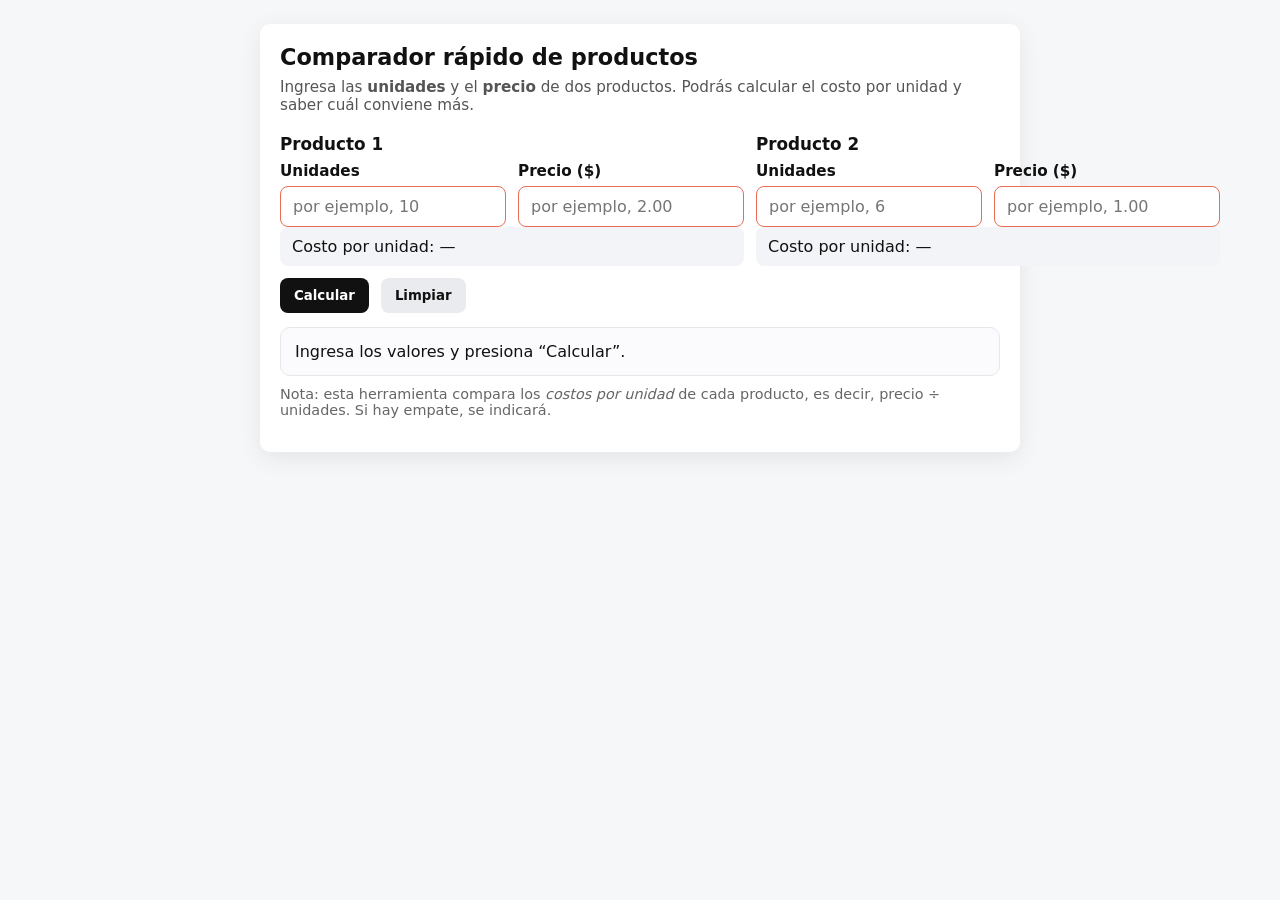
==== index.html @ b4bd6ed8 "Update index.html" ====
<!DOCTYPE html>
<html lang="es">
<head>
  <link rel="manifest" href="manifest.json">
  <meta name="theme-color" content="#ffffff">
  <meta charset="utf-8" />
  <meta name="viewport" content="width=device-width, initial-scale=1" />
  <title>¿Cuál conviene?</title>
  <style>
    :root { --gap: 12px; --radius: 10px; --shadow: 0 6px 24px rgba(0,0,0,.08); }
    * { box-sizing: border-box; font-family: system-ui, -apple-system, Segoe UI, Roboto, Ubuntu, Cantarell, "Helvetica Neue", Arial, "Noto Sans", "Apple Color Emoji", "Segoe UI Emoji"; }
    body { margin: 0; padding: 24px; background: #f6f7f9; color: #111; }
    .card { max-width: 760px; margin: 0 auto; background: #fff; border-radius: var(--radius); box-shadow: var(--shadow); padding: 20px; }
    h1 { margin: 0 0 8px; font-size: 1.4rem; }
    p.helper { margin: 0 0 16px; color: #555; font-size: .95rem; }
    .grid { display: grid; grid-template-columns: repeat(2, 1fr); gap: var(--gap); }
    .field { display: grid; gap: 6px; }
    label { font-weight: 600; font-size: .95rem; }
    input { padding: 10px 12px; border: 1px solid #dcdfe4; border-radius: 8px; font-size: 1rem; }
    input:invalid { border-color: #e76e55; outline: none; }
    .row { display: grid; grid-template-columns: 1fr 1fr; gap: var(--gap); }
    .unit { background: #f3f4f7; border-radius: 8px; padding: 10px 12px; font-variant-numeric: tabular-nums; }
    .actions { display: flex; gap: var(--gap); margin-top: 12px; flex-wrap: wrap; }
    button { padding: 10px 14px; border-radius: 8px; border: 0; background: #111; color: #fff; cursor: pointer; font-weight: 600; }
    button.secondary { background: #e9ebef; color: #111; }
    .result { margin-top: 14px; padding: 14px; border: 1px solid #e5e7eb; border-radius: 10px; background: #fbfbfd; }
    .best { font-weight: 700; }
    .muted { color: #666; }
    .ok { color: #0e7a3e; }
    .warn { color: #b54708; }
    @media (max-width: 720px) {
      .grid, .row { grid-template-columns: 1fr; }
    }
  </style>
</head>
<body>
  <div class="card">
    <h1>Comparador rápido de productos</h1>
    <p class="helper">Ingresa las <strong>unidades</strong> y el <strong>precio</strong> de dos productos. Podrás calcular el costo por unidad y saber cuál conviene más.</p>

    <div class="grid" role="group" aria-labelledby="prod1">
      <div>
        <h2 id="prod1" style="font-size:1.05rem;margin:4px 0 8px;">Producto 1</h2>
        <div class="row">
          <div class="field">
            <label for="u1">Unidades</label>
            <input id="u1" type="number" inputmode="decimal" min="0.000001" step="0.000001" placeholder="por ejemplo, 10" required />
          </div>
          <div class="field">
            <label for="p1">Precio ($)</label>
            <input id="p1" type="number" inputmode="decimal" min="0" step="0.01" placeholder="por ejemplo, 2.00" required />
          </div>
        </div>
        <div class="unit" id="uprice1">Costo por unidad: —</div>
      </div>

      <div>
        <h2 id="prod2" style="font-size:1.05rem;margin:4px 0 8px;">Producto 2</h2>
        <div class="row">
          <div class="field">
            <label for="u2">Unidades</label>
            <input id="u2" type="number" inputmode="decimal" min="0.000001" step="0.000001" placeholder="por ejemplo, 6" required />
          </div>
          <div class="field">
            <label for="p2">Precio ($)</label>
            <input id="p2" type="number" inputmode="decimal" min="0" step="0.01" placeholder="por ejemplo, 1.00" required />
          </div>
        </div>
        <div class="unit" id="uprice2">Costo por unidad: —</div>
      </div>
    </div>

    <div class="actions">
      <button id="calc">Calcular</button>
      <button class="secondary" id="clear">Limpiar</button>
    </div>

    <div class="result" id="result" aria-live="polite">
      Ingresa los valores y presiona “Calcular”.
    </div>

    <p class="muted" style="margin-top:10px;font-size:.9rem;">
      Nota: esta herramienta compara los <em>costos por unidad</em> de cada producto, es decir, precio ÷ unidades. Si hay empate, se indicará.
    </p>
  </div>

  <script>
    const $ = (id) => document.getElementById(id);
    const fmt = new Intl.NumberFormat('es-ES', { minimumFractionDigits: 2, maximumFractionDigits: 6 });

    function unitPrice(price, units) {
      if (!isFinite(price) || !isFinite(units) || units <= 0) return NaN;
      return price / units;
    }

    function render() {
      const u1 = parseFloat($('u1').value);
      const p1 = parseFloat($('p1').value);
      const u2 = parseFloat($('u2').value);
      const p2 = parseFloat($('p2').value);

      const up1 = unitPrice(p1, u1);
      const up2 = unitPrice(p2, u2);

      $('uprice1').textContent = isFinite(up1) ? `Costo por unidad: $ ${fmt.format(up1)}` : 'Costo por unidad: —';
      $('uprice2').textContent = isFinite(up2) ? `Costo por unidad: $ ${fmt.format(up2)}` : 'Costo por unidad: —';

      const res = $('result');

      if (!isFinite(up1) || !isFinite(up2)) {
        res.innerHTML = 'Ingresa valores válidos. Las unidades deben ser &gt; 0. El precio puede ser 0 o mayor.';
        res.className = 'result warn';
        return;
      }

      // Tolerancia para empates por redondeo
      const eps = 1e-9;
      if (Math.abs(up1 - up2) <= eps) {
        res.innerHTML = `Empate. Ambos productos cuestan <strong>$ ${fmt.format(up1)}</strong> por unidad.`;
        res.className = 'result';
      } else if (up1 < up2) {
        const ahorro = ((up2 - up1) / up2) * 100;
        res.innerHTML = `<span class="best ok">Te conviene el producto 1.</span> El ahorro aproximado es de <strong>${fmt.format(ahorro)}%</strong> por unidad.`;
        res.className = 'result ok';
      } else {
        const ahorro = ((up1 - up2) / up1) * 100;
        res.innerHTML = `<span class="best ok">Te conviene el producto 2.</span> El ahorro aproximado es de <strong>${fmt.format(ahorro)}%</strong> por unidad.`;
        res.className = 'result ok';
      }
    }

    $('calc').addEventListener('click', render);
    ['u1','p1','u2','p2'].forEach(id => $(id).addEventListener('input', () => {
      // cálculo en vivo sin molestar si faltan datos
      const filled = ['u1','p1','u2','p2'].every(i => $(i).value !== '');
      if (filled) render();
    }));

    $('clear').addEventListener('click', () => {
      ['u1','p1','u2','p2'].forEach(id => $(id).value = '');
      $('uprice1').textContent = 'Costo por unidad: —';
      $('uprice2').textContent = 'Costo por unidad: —';
      $('result').className = 'result';
      $('result').textContent = 'Ingresa los valores y presiona “Calcular”.';
      $('u1').focus();
    });
  </script>
</body>
</html>
<script>
if ('serviceWorker' in navigator) {
  navigator.serviceWorker.register('./sw.js');
}
</script>
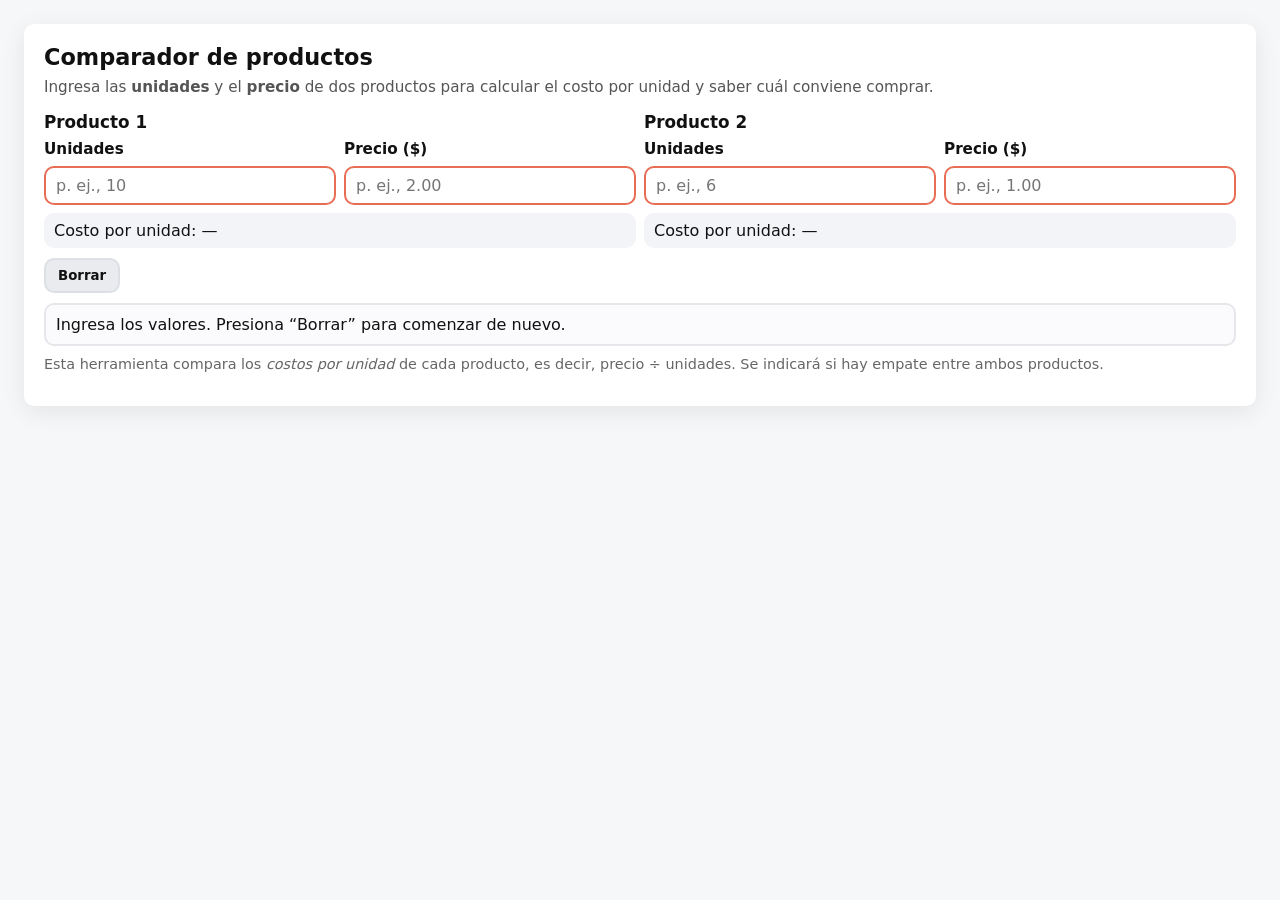
==== commit 0fd70b2b: "Update index.html" ====
--- a/index.html
+++ b/index.html
@@ -5,38 +5,43 @@
   <meta name="theme-color" content="#ffffff">
   <meta charset="utf-8" />
   <meta name="viewport" content="width=device-width, initial-scale=1" />
-  <title>¿Cuál conviene?</title>
+  <title>Comparador de productos</title>
   <style>
-    :root { --gap: 12px; --radius: 10px; --shadow: 0 6px 24px rgba(0,0,0,.08); }
+    :root { --gap: 8px; --radius: 10px; --shadow: 0 6px 24px rgba(0,0,0,.08); }
     * { box-sizing: border-box; font-family: system-ui, -apple-system, Segoe UI, Roboto, Ubuntu, Cantarell, "Helvetica Neue", Arial, "Noto Sans", "Apple Color Emoji", "Segoe UI Emoji"; }
     body { margin: 0; padding: 24px; background: #f6f7f9; color: #111; }
-    .card { max-width: 760px; margin: 0 auto; background: #fff; border-radius: var(--radius); box-shadow: var(--shadow); padding: 20px; }
+    .card { max-width: var(device-width); margin: 0 auto; background: #fff; border-radius: var(--radius); box-shadow: var(--shadow); padding: 20px; overflow-wrap: break-word; }
     h1 { margin: 0 0 8px; font-size: 1.4rem; }
-    p.helper { margin: 0 0 16px; color: #555; font-size: .95rem; }
+    p.helper { margin: 0 0 12px; color: #555; font-size: .95rem; }
     .grid { display: grid; grid-template-columns: repeat(2, 1fr); gap: var(--gap); }
-    .field { display: grid; gap: 6px; }
+    .field { display: grid; gap: 8px; min-width: 0; }
     label { font-weight: 600; font-size: .95rem; }
-    input { padding: 10px 12px; border: 1px solid #dcdfe4; border-radius: 8px; font-size: 1rem; }
+    input { padding: 8px 10px; border: 2px solid #dcdfe4; border-radius: 10px; font-size: 1rem; min-width: 0; width: 100%; }
     input:invalid { border-color: #e76e55; outline: none; }
-    .row { display: grid; grid-template-columns: 1fr 1fr; gap: var(--gap); }
-    .unit { background: #f3f4f7; border-radius: 8px; padding: 10px 12px; font-variant-numeric: tabular-nums; }
-    .actions { display: flex; gap: var(--gap); margin-top: 12px; flex-wrap: wrap; }
-    button { padding: 10px 14px; border-radius: 8px; border: 0; background: #111; color: #fff; cursor: pointer; font-weight: 600; }
+    .row { display: flex; flex-wrap: wrap; gap: var(--gap); min-width: 0; }
+    .row .field { flex: 1 1 150px; min-width: min(150px, 100%); }
+    .unit { background: #f3f4f7; margin-top: 8px; border-radius: 10px; padding: 8px 10px; font-variant-numeric: tabular-nums; min-width: 0; overflow-wrap: break-word; }
+    .actions { display: flex; gap: var(--gap); margin-top: 10px; flex-wrap: wrap; }
+    button { padding: 8px 12px; border-radius: 10px; border: 2px solid #dcdfe4; background: #111; color: #fff; cursor: pointer; font-weight: 600; }
     button.secondary { background: #e9ebef; color: #111; }
-    .result { margin-top: 14px; padding: 14px; border: 1px solid #e5e7eb; border-radius: 10px; background: #fbfbfd; }
+    .result { margin-top: 10px; padding: 10px; border: 2px solid #e5e7eb; border-radius: 10px; background: #fbfbfd; overflow-wrap: break-word; }
     .best { font-weight: 700; }
     .muted { color: #666; }
     .ok { color: #0e7a3e; }
     .warn { color: #b54708; }
-    @media (max-width: 720px) {
-      .grid, .row { grid-template-columns: 1fr; }
+    @media (max-width: 480px) {
+      body { padding: 12px; }
+      .card { padding: 16px; }
+      .row .field { 
+        flex-basis: 100%;
+      }
     }
   </style>
 </head>
 <body>
   <div class="card">
-    <h1>Comparador rápido de productos</h1>
-    <p class="helper">Ingresa las <strong>unidades</strong> y el <strong>precio</strong> de dos productos. Podrás calcular el costo por unidad y saber cuál conviene más.</p>
+    <h1>Comparador de productos</h1>
+    <p class="helper">Ingresa las <strong>unidades</strong> y el <strong>precio</strong> de dos productos para calcular el costo por unidad y saber cuál conviene comprar.</p>
 
     <div class="grid" role="group" aria-labelledby="prod1">
       <div>
@@ -44,26 +49,25 @@
         <div class="row">
           <div class="field">
             <label for="u1">Unidades</label>
-            <input id="u1" type="number" inputmode="decimal" min="0.000001" step="0.000001" placeholder="por ejemplo, 10" required />
+            <input id="u1" type="number" inputmode="decimal" min="0" step="1" placeholder="p. ej., 10" required />
           </div>
           <div class="field">
             <label for="p1">Precio ($)</label>
-            <input id="p1" type="number" inputmode="decimal" min="0" step="0.01" placeholder="por ejemplo, 2.00" required />
+            <input id="p1" type="number" inputmode="decimal" min="0" step="1" placeholder="p. ej., 2.00" required />
           </div>
         </div>
         <div class="unit" id="uprice1">Costo por unidad: —</div>
       </div>
-
       <div>
         <h2 id="prod2" style="font-size:1.05rem;margin:4px 0 8px;">Producto 2</h2>
         <div class="row">
           <div class="field">
             <label for="u2">Unidades</label>
-            <input id="u2" type="number" inputmode="decimal" min="0.000001" step="0.000001" placeholder="por ejemplo, 6" required />
+            <input id="u2" type="number" inputmode="decimal" min="0" step="1" placeholder="p. ej., 6" required />
           </div>
           <div class="field">
             <label for="p2">Precio ($)</label>
-            <input id="p2" type="number" inputmode="decimal" min="0" step="0.01" placeholder="por ejemplo, 1.00" required />
+            <input id="p2" type="number" inputmode="decimal" min="0" step="1" placeholder="p. ej., 1.00" required />
           </div>
         </div>
         <div class="unit" id="uprice2">Costo por unidad: —</div>
@@ -71,16 +75,16 @@
     </div>
 
     <div class="actions">
-      <button id="calc">Calcular</button>
-      <button class="secondary" id="clear">Limpiar</button>
+      <button hidden id="calc">Calcular</button>
+      <button class="secondary" id="clear">Borrar</button>
     </div>
 
     <div class="result" id="result" aria-live="polite">
-      Ingresa los valores y presiona “Calcular”.
+      Ingresa los valores. Presiona “Borrar” para comenzar de nuevo.
     </div>
 
     <p class="muted" style="margin-top:10px;font-size:.9rem;">
-      Nota: esta herramienta compara los <em>costos por unidad</em> de cada producto, es decir, precio ÷ unidades. Si hay empate, se indicará.
+      Esta herramienta compara los <em>costos por unidad</em> de cada producto, es decir, precio ÷ unidades. Se indicará si hay empate entre ambos productos.
     </p>
   </div>
 
@@ -141,7 +145,7 @@
       $('uprice1').textContent = 'Costo por unidad: —';
       $('uprice2').textContent = 'Costo por unidad: —';
       $('result').className = 'result';
-      $('result').textContent = 'Ingresa los valores y presiona “Calcular”.';
+      $('result').textContent = 'Ingresa los valores. Presiona “Borrar” para comenzar de nuevo.';
       $('u1').focus();
     });
   </script>
@@ -152,4 +156,3 @@
   navigator.serviceWorker.register('./sw.js');
 }
 </script>
-
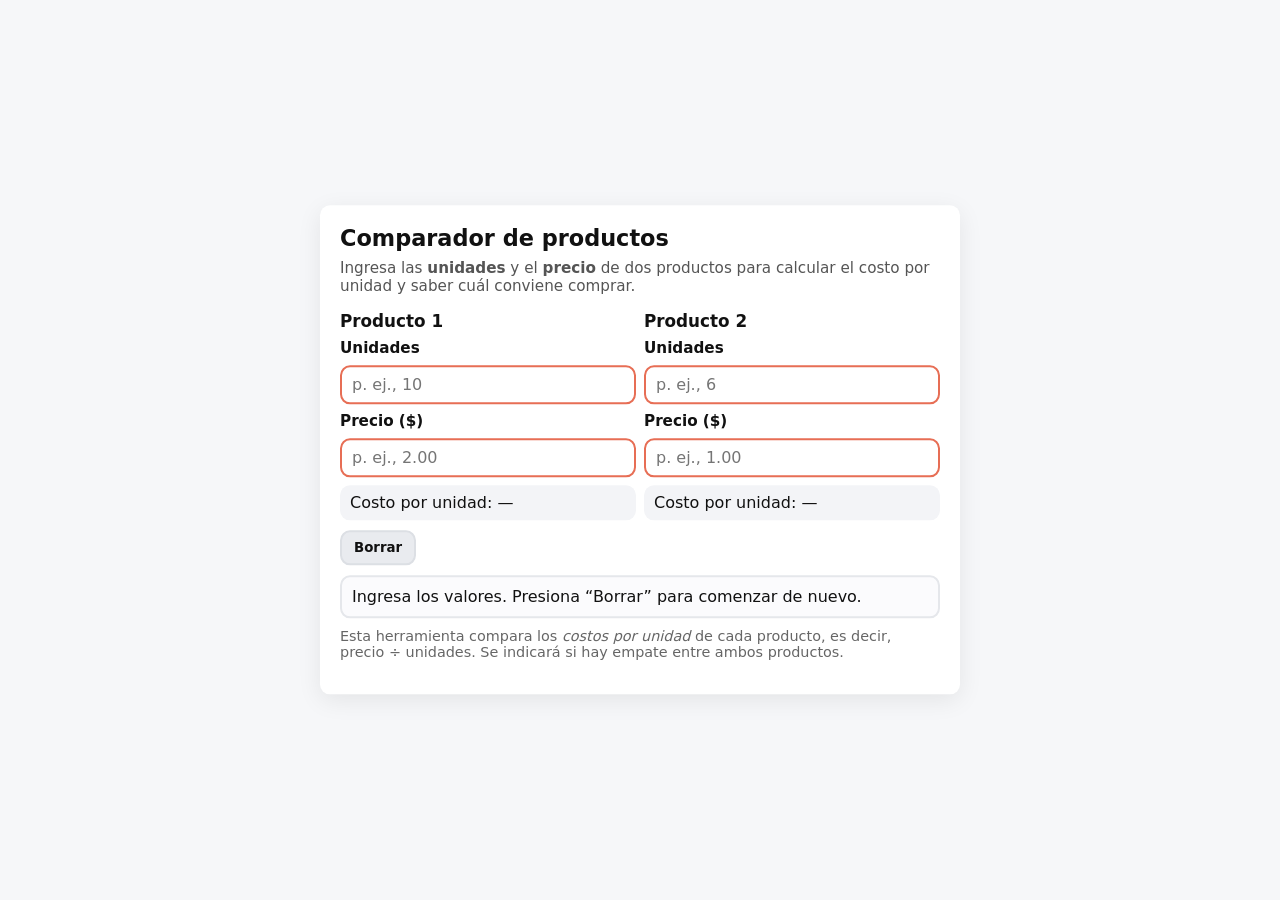
==== commit a6fc8110: "Update index.html" ====
--- a/index.html
+++ b/index.html
@@ -10,6 +10,7 @@
     :root { --gap: 8px; --radius: 10px; --shadow: 0 6px 24px rgba(0,0,0,.08); }
     * { box-sizing: border-box; font-family: system-ui, -apple-system, Segoe UI, Roboto, Ubuntu, Cantarell, "Helvetica Neue", Arial, "Noto Sans", "Apple Color Emoji", "Segoe UI Emoji"; }
     body { margin: 0; padding: 24px; background: #f6f7f9; color: #111; }
+    .center { margin: 0; position: absolute; top: 50%; left: 50%; -ms-transform: translate(-50%, -50%); transform: translate(-50%, -50%); }
     .card { max-width: var(device-width); margin: 0 auto; background: #fff; border-radius: var(--radius); box-shadow: var(--shadow); padding: 20px; overflow-wrap: break-word; }
     h1 { margin: 0 0 8px; font-size: 1.4rem; }
     p.helper { margin: 0 0 12px; color: #555; font-size: .95rem; }
@@ -39,116 +40,118 @@
   </style>
 </head>
 <body>
-  <div class="card">
-    <h1>Comparador de productos</h1>
-    <p class="helper">Ingresa las <strong>unidades</strong> y el <strong>precio</strong> de dos productos para calcular el costo por unidad y saber cuál conviene comprar.</p>
+  <div class="center">
+    <div class="card">
+      <h1>Comparador de productos</h1>
+      <p class="helper">Ingresa las <strong>unidades</strong> y el <strong>precio</strong> de dos productos para calcular el costo por unidad y saber cuál conviene comprar.</p>
 
-    <div class="grid" role="group" aria-labelledby="prod1">
-      <div>
-        <h2 id="prod1" style="font-size:1.05rem;margin:4px 0 8px;">Producto 1</h2>
-        <div class="row">
-          <div class="field">
-            <label for="u1">Unidades</label>
-            <input id="u1" type="number" inputmode="decimal" min="0" step="1" placeholder="p. ej., 10" required />
+      <div class="grid" role="group" aria-labelledby="prod1">
+        <div>
+          <h2 id="prod1" style="font-size:1.05rem;margin:4px 0 8px;">Producto 1</h2>
+          <div class="row">
+            <div class="field">
+              <label for="u1">Unidades</label>
+              <input id="u1" type="number" inputmode="decimal" min="0" step="1" placeholder="p. ej., 10" required />
+            </div>
+            <div class="field">
+              <label for="p1">Precio ($)</label>
+              <input id="p1" type="number" inputmode="decimal" min="0" step="1" placeholder="p. ej., 2.00" required />
+            </div>
           </div>
-          <div class="field">
-            <label for="p1">Precio ($)</label>
-            <input id="p1" type="number" inputmode="decimal" min="0" step="1" placeholder="p. ej., 2.00" required />
+          <div class="unit" id="uprice1">Costo por unidad: —</div>
+        </div>
+        <div>
+          <h2 id="prod2" style="font-size:1.05rem;margin:4px 0 8px;">Producto 2</h2>
+          <div class="row">
+            <div class="field">
+              <label for="u2">Unidades</label>
+              <input id="u2" type="number" inputmode="decimal" min="0" step="1" placeholder="p. ej., 6" required />
+            </div>
+            <div class="field">
+              <label for="p2">Precio ($)</label>
+              <input id="p2" type="number" inputmode="decimal" min="0" step="1" placeholder="p. ej., 1.00" required />
+            </div>
           </div>
+          <div class="unit" id="uprice2">Costo por unidad: —</div>
         </div>
-        <div class="unit" id="uprice1">Costo por unidad: —</div>
       </div>
-      <div>
-        <h2 id="prod2" style="font-size:1.05rem;margin:4px 0 8px;">Producto 2</h2>
-        <div class="row">
-          <div class="field">
-            <label for="u2">Unidades</label>
-            <input id="u2" type="number" inputmode="decimal" min="0" step="1" placeholder="p. ej., 6" required />
-          </div>
-          <div class="field">
-            <label for="p2">Precio ($)</label>
-            <input id="p2" type="number" inputmode="decimal" min="0" step="1" placeholder="p. ej., 1.00" required />
-          </div>
-        </div>
-        <div class="unit" id="uprice2">Costo por unidad: —</div>
+
+      <div class="actions">
+        <button hidden id="calc">Calcular</button>
+        <button class="secondary" id="clear">Borrar</button>
       </div>
+
+      <div class="result" id="result" aria-live="polite">
+        Ingresa los valores. Presiona “Borrar” para comenzar de nuevo.
+      </div>
+
+      <p class="muted" style="margin-top:10px;font-size:.9rem;">
+        Esta herramienta compara los <em>costos por unidad</em> de cada producto, es decir, precio ÷ unidades. Se indicará si hay empate entre ambos productos.
+      </p>
     </div>
 
-    <div class="actions">
-      <button hidden id="calc">Calcular</button>
-      <button class="secondary" id="clear">Borrar</button>
-    </div>
+    <script>
+      const $ = (id) => document.getElementById(id);
+      const fmt = new Intl.NumberFormat('es-ES', { minimumFractionDigits: 2, maximumFractionDigits: 6 });
 
-    <div class="result" id="result" aria-live="polite">
-      Ingresa los valores. Presiona “Borrar” para comenzar de nuevo.
-    </div>
-
-    <p class="muted" style="margin-top:10px;font-size:.9rem;">
-      Esta herramienta compara los <em>costos por unidad</em> de cada producto, es decir, precio ÷ unidades. Se indicará si hay empate entre ambos productos.
-    </p>
-  </div>
-
-  <script>
-    const $ = (id) => document.getElementById(id);
-    const fmt = new Intl.NumberFormat('es-ES', { minimumFractionDigits: 2, maximumFractionDigits: 6 });
-
-    function unitPrice(price, units) {
-      if (!isFinite(price) || !isFinite(units) || units <= 0) return NaN;
-      return price / units;
-    }
-
-    function render() {
-      const u1 = parseFloat($('u1').value);
-      const p1 = parseFloat($('p1').value);
-      const u2 = parseFloat($('u2').value);
-      const p2 = parseFloat($('p2').value);
-
-      const up1 = unitPrice(p1, u1);
-      const up2 = unitPrice(p2, u2);
-
-      $('uprice1').textContent = isFinite(up1) ? `Costo por unidad: $ ${fmt.format(up1)}` : 'Costo por unidad: —';
-      $('uprice2').textContent = isFinite(up2) ? `Costo por unidad: $ ${fmt.format(up2)}` : 'Costo por unidad: —';
-
-      const res = $('result');
-
-      if (!isFinite(up1) || !isFinite(up2)) {
-        res.innerHTML = 'Ingresa valores válidos. Las unidades deben ser &gt; 0. El precio puede ser 0 o mayor.';
-        res.className = 'result warn';
-        return;
+      function unitPrice(price, units) {
+        if (!isFinite(price) || !isFinite(units) || units <= 0) return NaN;
+        return price / units;
       }
 
-      // Tolerancia para empates por redondeo
-      const eps = 1e-9;
-      if (Math.abs(up1 - up2) <= eps) {
-        res.innerHTML = `Empate. Ambos productos cuestan <strong>$ ${fmt.format(up1)}</strong> por unidad.`;
-        res.className = 'result';
-      } else if (up1 < up2) {
-        const ahorro = ((up2 - up1) / up2) * 100;
-        res.innerHTML = `<span class="best ok">Te conviene el producto 1.</span> El ahorro aproximado es de <strong>${fmt.format(ahorro)}%</strong> por unidad.`;
-        res.className = 'result ok';
-      } else {
-        const ahorro = ((up1 - up2) / up1) * 100;
-        res.innerHTML = `<span class="best ok">Te conviene el producto 2.</span> El ahorro aproximado es de <strong>${fmt.format(ahorro)}%</strong> por unidad.`;
-        res.className = 'result ok';
+      function render() {
+        const u1 = parseFloat($('u1').value);
+        const p1 = parseFloat($('p1').value);
+        const u2 = parseFloat($('u2').value);
+        const p2 = parseFloat($('p2').value);
+
+        const up1 = unitPrice(p1, u1);
+        const up2 = unitPrice(p2, u2);
+
+        $('uprice1').textContent = isFinite(up1) ? `Costo por unidad: $ ${fmt.format(up1)}` : 'Costo por unidad: —';
+        $('uprice2').textContent = isFinite(up2) ? `Costo por unidad: $ ${fmt.format(up2)}` : 'Costo por unidad: —';
+
+        const res = $('result');
+
+        if (!isFinite(up1) || !isFinite(up2)) {
+          res.innerHTML = 'Ingresa valores válidos. Las unidades deben ser &gt; 0. El precio puede ser 0 o mayor.';
+          res.className = 'result warn';
+          return;
+        }
+
+        // Tolerancia para empates por redondeo
+        const eps = 1e-9;
+        if (Math.abs(up1 - up2) <= eps) {
+          res.innerHTML = `Empate. Ambos productos cuestan <strong>$ ${fmt.format(up1)}</strong> por unidad.`;
+          res.className = 'result';
+        } else if (up1 < up2) {
+          const ahorro = ((up2 - up1) / up2) * 100;
+          res.innerHTML = `<span class="best ok">Te conviene el producto 1.</span> El ahorro aproximado es de <strong>${fmt.format(ahorro)}%</strong> por unidad.`;
+          res.className = 'result ok';
+        } else {
+          const ahorro = ((up1 - up2) / up1) * 100;
+          res.innerHTML = `<span class="best ok">Te conviene el producto 2.</span> El ahorro aproximado es de <strong>${fmt.format(ahorro)}%</strong> por unidad.`;
+          res.className = 'result ok';
+        }
       }
-    }
 
-    $('calc').addEventListener('click', render);
-    ['u1','p1','u2','p2'].forEach(id => $(id).addEventListener('input', () => {
-      // cálculo en vivo sin molestar si faltan datos
-      const filled = ['u1','p1','u2','p2'].every(i => $(i).value !== '');
-      if (filled) render();
-    }));
+      $('calc').addEventListener('click', render);
+      ['u1','p1','u2','p2'].forEach(id => $(id).addEventListener('input', () => {
+        // cálculo en vivo sin molestar si faltan datos
+        const filled = ['u1','p1','u2','p2'].every(i => $(i).value !== '');
+        if (filled) render();
+      }));
 
-    $('clear').addEventListener('click', () => {
-      ['u1','p1','u2','p2'].forEach(id => $(id).value = '');
-      $('uprice1').textContent = 'Costo por unidad: —';
-      $('uprice2').textContent = 'Costo por unidad: —';
-      $('result').className = 'result';
-      $('result').textContent = 'Ingresa los valores. Presiona “Borrar” para comenzar de nuevo.';
-      $('u1').focus();
-    });
-  </script>
+      $('clear').addEventListener('click', () => {
+        ['u1','p1','u2','p2'].forEach(id => $(id).value = '');
+        $('uprice1').textContent = 'Costo por unidad: —';
+        $('uprice2').textContent = 'Costo por unidad: —';
+        $('result').className = 'result';
+        $('result').textContent = 'Ingresa los valores. Presiona “Borrar” para comenzar de nuevo.';
+        $('u1').focus();
+      });
+    </script>
+ </div>
 </body>
 </html>
 <script>
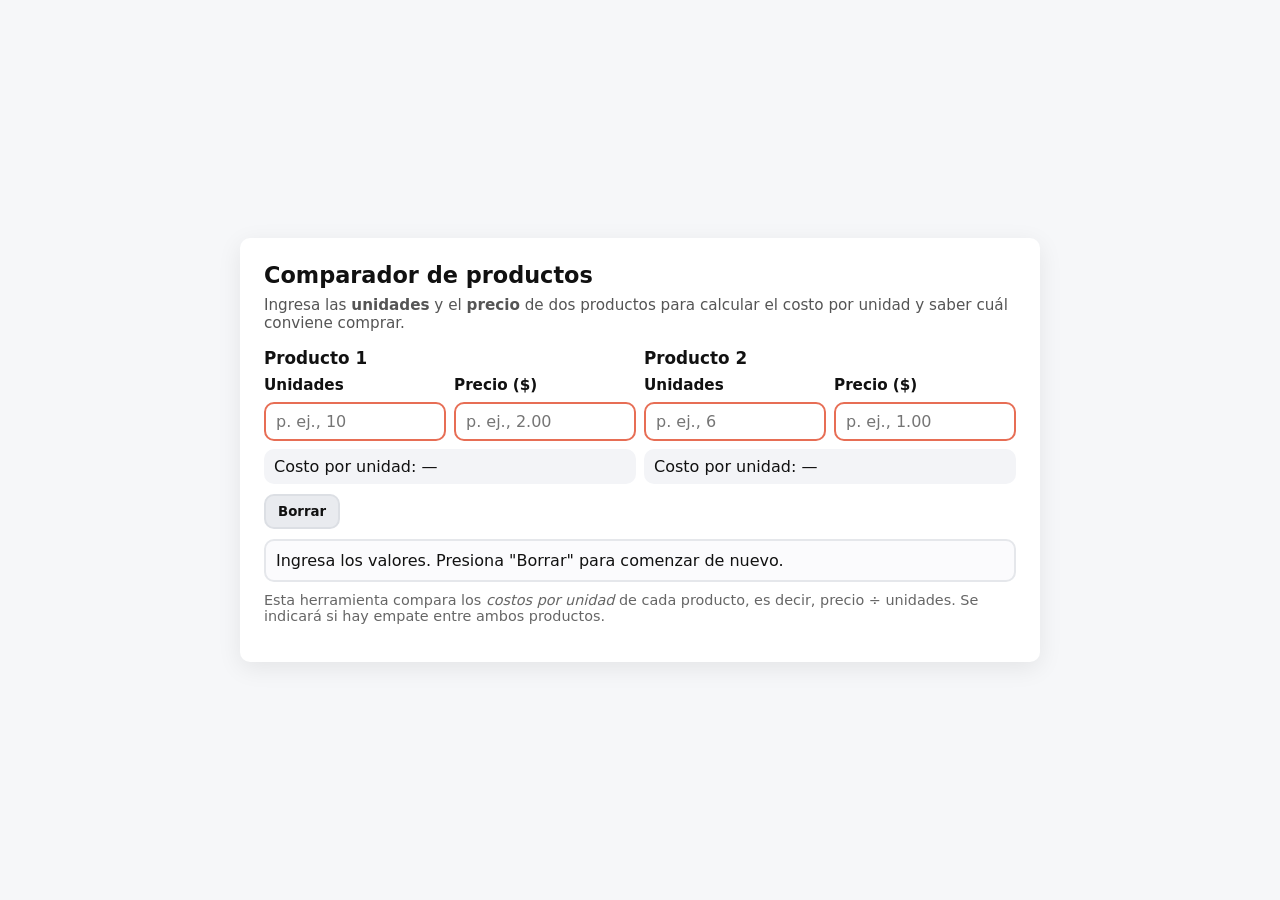
==== commit 81ab4b5d: "Update index.html" ====
--- a/index.html
+++ b/index.html
@@ -9,9 +9,8 @@
   <style>
     :root { --gap: 8px; --radius: 10px; --shadow: 0 6px 24px rgba(0,0,0,.08); }
     * { box-sizing: border-box; font-family: system-ui, -apple-system, Segoe UI, Roboto, Ubuntu, Cantarell, "Helvetica Neue", Arial, "Noto Sans", "Apple Color Emoji", "Segoe UI Emoji"; }
-    body { margin: 0; padding: 24px; background: #f6f7f9; color: #111; }
-    .center { margin: 0; position: absolute; top: 50%; left: 50%; -ms-transform: translate(-50%, -50%); transform: translate(-50%, -50%); }
-    .card { max-width: var(device-width); margin: 0 auto; background: #fff; border-radius: var(--radius); box-shadow: var(--shadow); padding: 20px; overflow-wrap: break-word; }
+    body { margin: 0; padding: 24px; background: #f6f7f9; color: #111; min-height: 100vh; display: flex; align-items: center; justify-content: center; }
+    .card { width: 100%; max-width: 800px; background: #fff; border-radius: var(--radius); box-shadow: var(--shadow); padding: 24px; overflow-wrap: break-word; }
     h1 { margin: 0 0 8px; font-size: 1.4rem; }
     p.helper { margin: 0 0 12px; color: #555; font-size: .95rem; }
     .grid { display: grid; grid-template-columns: repeat(2, 1fr); gap: var(--gap); }
@@ -33,6 +32,7 @@
     @media (max-width: 480px) {
       body { padding: 12px; }
       .card { padding: 16px; }
+      .grid { grid-template-columns: 1fr; }
       .row .field { 
         flex-basis: 100%;
       }
@@ -40,118 +40,116 @@
   </style>
 </head>
 <body>
-  <div class="center">
-    <div class="card">
-      <h1>Comparador de productos</h1>
-      <p class="helper">Ingresa las <strong>unidades</strong> y el <strong>precio</strong> de dos productos para calcular el costo por unidad y saber cuál conviene comprar.</p>
+  <div class="card">
+    <h1>Comparador de productos</h1>
+    <p class="helper">Ingresa las <strong>unidades</strong> y el <strong>precio</strong> de dos productos para calcular el costo por unidad y saber cuál conviene comprar.</p>
 
-      <div class="grid" role="group" aria-labelledby="prod1">
-        <div>
-          <h2 id="prod1" style="font-size:1.05rem;margin:4px 0 8px;">Producto 1</h2>
-          <div class="row">
-            <div class="field">
-              <label for="u1">Unidades</label>
-              <input id="u1" type="number" inputmode="decimal" min="0" step="1" placeholder="p. ej., 10" required />
-            </div>
-            <div class="field">
-              <label for="p1">Precio ($)</label>
-              <input id="p1" type="number" inputmode="decimal" min="0" step="1" placeholder="p. ej., 2.00" required />
-            </div>
+    <div class="grid" role="group" aria-labelledby="prod1">
+      <div>
+        <h2 id="prod1" style="font-size:1.05rem;margin:4px 0 8px;">Producto 1</h2>
+        <div class="row">
+          <div class="field">
+            <label for="u1">Unidades</label>
+            <input id="u1" type="number" inputmode="decimal" min="0" step="0.01" placeholder="p. ej., 10" required />
           </div>
-          <div class="unit" id="uprice1">Costo por unidad: —</div>
+          <div class="field">
+            <label for="p1">Precio ($)</label>
+            <input id="p1" type="number" inputmode="decimal" min="0" step="0.01" placeholder="p. ej., 2.00" required />
+          </div>
         </div>
-        <div>
-          <h2 id="prod2" style="font-size:1.05rem;margin:4px 0 8px;">Producto 2</h2>
-          <div class="row">
-            <div class="field">
-              <label for="u2">Unidades</label>
-              <input id="u2" type="number" inputmode="decimal" min="0" step="1" placeholder="p. ej., 6" required />
-            </div>
-            <div class="field">
-              <label for="p2">Precio ($)</label>
-              <input id="p2" type="number" inputmode="decimal" min="0" step="1" placeholder="p. ej., 1.00" required />
-            </div>
+        <div class="unit" id="uprice1">Costo por unidad: —</div>
+      </div>
+      <div>
+        <h2 id="prod2" style="font-size:1.05rem;margin:4px 0 8px;">Producto 2</h2>
+        <div class="row">
+          <div class="field">
+            <label for="u2">Unidades</label>
+            <input id="u2" type="number" inputmode="decimal" min="0" step="0.01" placeholder="p. ej., 6" required />
           </div>
-          <div class="unit" id="uprice2">Costo por unidad: —</div>
+          <div class="field">
+            <label for="p2">Precio ($)</label>
+            <input id="p2" type="number" inputmode="decimal" min="0" step="0.01" placeholder="p. ej., 1.00" required />
+          </div>
         </div>
+        <div class="unit" id="uprice2">Costo por unidad: —</div>
       </div>
-
-      <div class="actions">
-        <button hidden id="calc">Calcular</button>
-        <button class="secondary" id="clear">Borrar</button>
-      </div>
-
-      <div class="result" id="result" aria-live="polite">
-        Ingresa los valores. Presiona “Borrar” para comenzar de nuevo.
-      </div>
-
-      <p class="muted" style="margin-top:10px;font-size:.9rem;">
-        Esta herramienta compara los <em>costos por unidad</em> de cada producto, es decir, precio ÷ unidades. Se indicará si hay empate entre ambos productos.
-      </p>
     </div>
 
-    <script>
-      const $ = (id) => document.getElementById(id);
-      const fmt = new Intl.NumberFormat('es-ES', { minimumFractionDigits: 2, maximumFractionDigits: 6 });
+    <div class="actions">
+      <button hidden id="calc">Calcular</button>
+      <button class="secondary" id="clear">Borrar</button>
+    </div>
 
-      function unitPrice(price, units) {
-        if (!isFinite(price) || !isFinite(units) || units <= 0) return NaN;
-        return price / units;
+    <div class="result" id="result" aria-live="polite">
+      Ingresa los valores. Presiona "Borrar" para comenzar de nuevo.
+    </div>
+
+    <p class="muted" style="margin-top:10px;font-size:.9rem;">
+      Esta herramienta compara los <em>costos por unidad</em> de cada producto, es decir, precio ÷ unidades. Se indicará si hay empate entre ambos productos.
+    </p>
+  </div>
+
+  <script>
+    const $ = (id) => document.getElementById(id);
+    const fmt = new Intl.NumberFormat('es-ES', { minimumFractionDigits: 2, maximumFractionDigits: 6 });
+
+    function unitPrice(price, units) {
+      if (!isFinite(price) || !isFinite(units) || units <= 0 || price < 0) return NaN;
+      return price / units;
+    }
+
+    function render() {
+      const u1 = parseFloat($('u1').value);
+      const p1 = parseFloat($('p1').value);
+      const u2 = parseFloat($('u2').value);
+      const p2 = parseFloat($('p2').value);
+
+      const up1 = unitPrice(p1, u1);
+      const up2 = unitPrice(p2, u2);
+
+      $('uprice1').textContent = isFinite(up1) ? `Costo por unidad: $ ${fmt.format(up1)}` : 'Costo por unidad: —';
+      $('uprice2').textContent = isFinite(up2) ? `Costo por unidad: $ ${fmt.format(up2)}` : 'Costo por unidad: —';
+
+      const res = $('result');
+
+      if (!isFinite(up1) || !isFinite(up2)) {
+        res.innerHTML = 'Ingresa valores válidos. Las unidades deben ser mayores que 0. El precio puede ser 0 o mayor.';
+        res.className = 'result warn';
+        return;
       }
 
-      function render() {
-        const u1 = parseFloat($('u1').value);
-        const p1 = parseFloat($('p1').value);
-        const u2 = parseFloat($('u2').value);
-        const p2 = parseFloat($('p2').value);
+      // Tolerancia para empates por redondeo
+      const eps = 1e-9;
+      if (Math.abs(up1 - up2) <= eps) {
+        res.innerHTML = `Empate. Ambos productos cuestan <strong>$ ${fmt.format(up1)}</strong> por unidad.`;
+        res.className = 'result';
+      } else if (up1 < up2) {
+        const ahorro = ((up2 - up1) / up2) * 100;
+        res.innerHTML = `<span class="best ok">Te conviene el producto 1.</span> El ahorro aproximado es de <strong>${fmt.format(ahorro)}%</strong> por unidad.`;
+        res.className = 'result ok';
+      } else {
+        const ahorro = ((up1 - up2) / up1) * 100;
+        res.innerHTML = `<span class="best ok">Te conviene el producto 2.</span> El ahorro aproximado es de <strong>${fmt.format(ahorro)}%</strong> por unidad.`;
+        res.className = 'result ok';
+      }
+    }
 
-        const up1 = unitPrice(p1, u1);
-        const up2 = unitPrice(p2, u2);
+    $('calc').addEventListener('click', render);
+    ['u1','p1','u2','p2'].forEach(id => $(id).addEventListener('input', () => {
+      // cálculo en vivo sin molestar si faltan datos
+      const filled = ['u1','p1','u2','p2'].every(i => $(i).value !== '');
+      if (filled) render();
+    }));
 
-        $('uprice1').textContent = isFinite(up1) ? `Costo por unidad: $ ${fmt.format(up1)}` : 'Costo por unidad: —';
-        $('uprice2').textContent = isFinite(up2) ? `Costo por unidad: $ ${fmt.format(up2)}` : 'Costo por unidad: —';
-
-        const res = $('result');
-
-        if (!isFinite(up1) || !isFinite(up2)) {
-          res.innerHTML = 'Ingresa valores válidos. Las unidades deben ser &gt; 0. El precio puede ser 0 o mayor.';
-          res.className = 'result warn';
-          return;
-        }
-
-        // Tolerancia para empates por redondeo
-        const eps = 1e-9;
-        if (Math.abs(up1 - up2) <= eps) {
-          res.innerHTML = `Empate. Ambos productos cuestan <strong>$ ${fmt.format(up1)}</strong> por unidad.`;
-          res.className = 'result';
-        } else if (up1 < up2) {
-          const ahorro = ((up2 - up1) / up2) * 100;
-          res.innerHTML = `<span class="best ok">Te conviene el producto 1.</span> El ahorro aproximado es de <strong>${fmt.format(ahorro)}%</strong> por unidad.`;
-          res.className = 'result ok';
-        } else {
-          const ahorro = ((up1 - up2) / up1) * 100;
-          res.innerHTML = `<span class="best ok">Te conviene el producto 2.</span> El ahorro aproximado es de <strong>${fmt.format(ahorro)}%</strong> por unidad.`;
-          res.className = 'result ok';
-        }
-      }
-
-      $('calc').addEventListener('click', render);
-      ['u1','p1','u2','p2'].forEach(id => $(id).addEventListener('input', () => {
-        // cálculo en vivo sin molestar si faltan datos
-        const filled = ['u1','p1','u2','p2'].every(i => $(i).value !== '');
-        if (filled) render();
-      }));
-
-      $('clear').addEventListener('click', () => {
-        ['u1','p1','u2','p2'].forEach(id => $(id).value = '');
-        $('uprice1').textContent = 'Costo por unidad: —';
-        $('uprice2').textContent = 'Costo por unidad: —';
-        $('result').className = 'result';
-        $('result').textContent = 'Ingresa los valores. Presiona “Borrar” para comenzar de nuevo.';
-        $('u1').focus();
-      });
-    </script>
- </div>
+    $('clear').addEventListener('click', () => {
+      ['u1','p1','u2','p2'].forEach(id => $(id).value = '');
+      $('uprice1').textContent = 'Costo por unidad: —';
+      $('uprice2').textContent = 'Costo por unidad: —';
+      $('result').className = 'result';
+      $('result').textContent = 'Ingresa los valores. Presiona "Borrar" para comenzar de nuevo.';
+      $('u1').focus();
+    });
+  </script>
 </body>
 </html>
 <script>
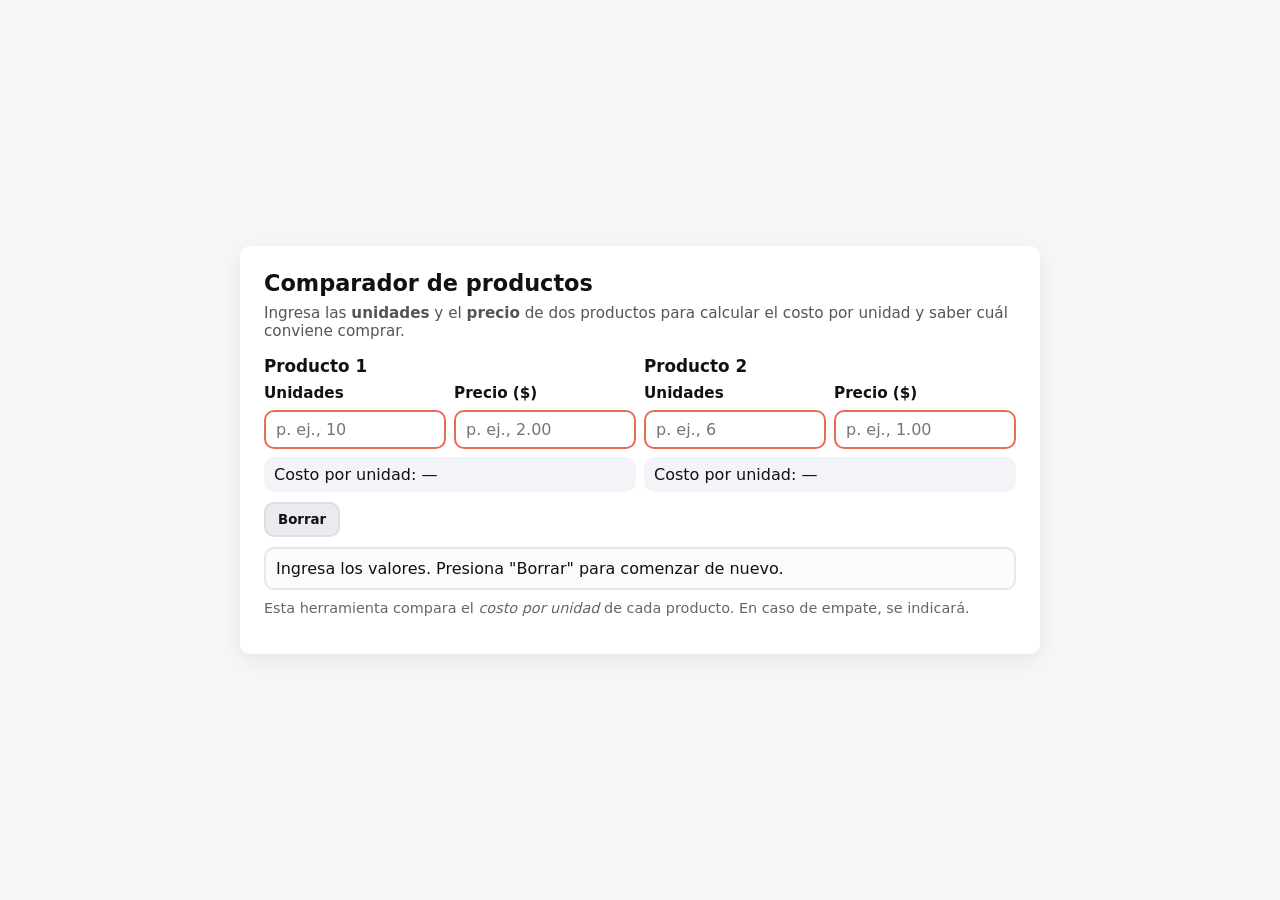
==== commit 15e66a22: "Update index.html" ====
--- a/index.html
+++ b/index.html
@@ -85,7 +85,7 @@
     </div>
 
     <p class="muted" style="margin-top:10px;font-size:.9rem;">
-      Esta herramienta compara los <em>costos por unidad</em> de cada producto, es decir, precio ÷ unidades. Se indicará si hay empate entre ambos productos.
+      Esta herramienta compara el <em>costo por unidad</em> de cada producto. En caso de empate, se indicará.
     </p>
   </div>
 
@@ -157,3 +157,4 @@
   navigator.serviceWorker.register('./sw.js');
 }
 </script>
+
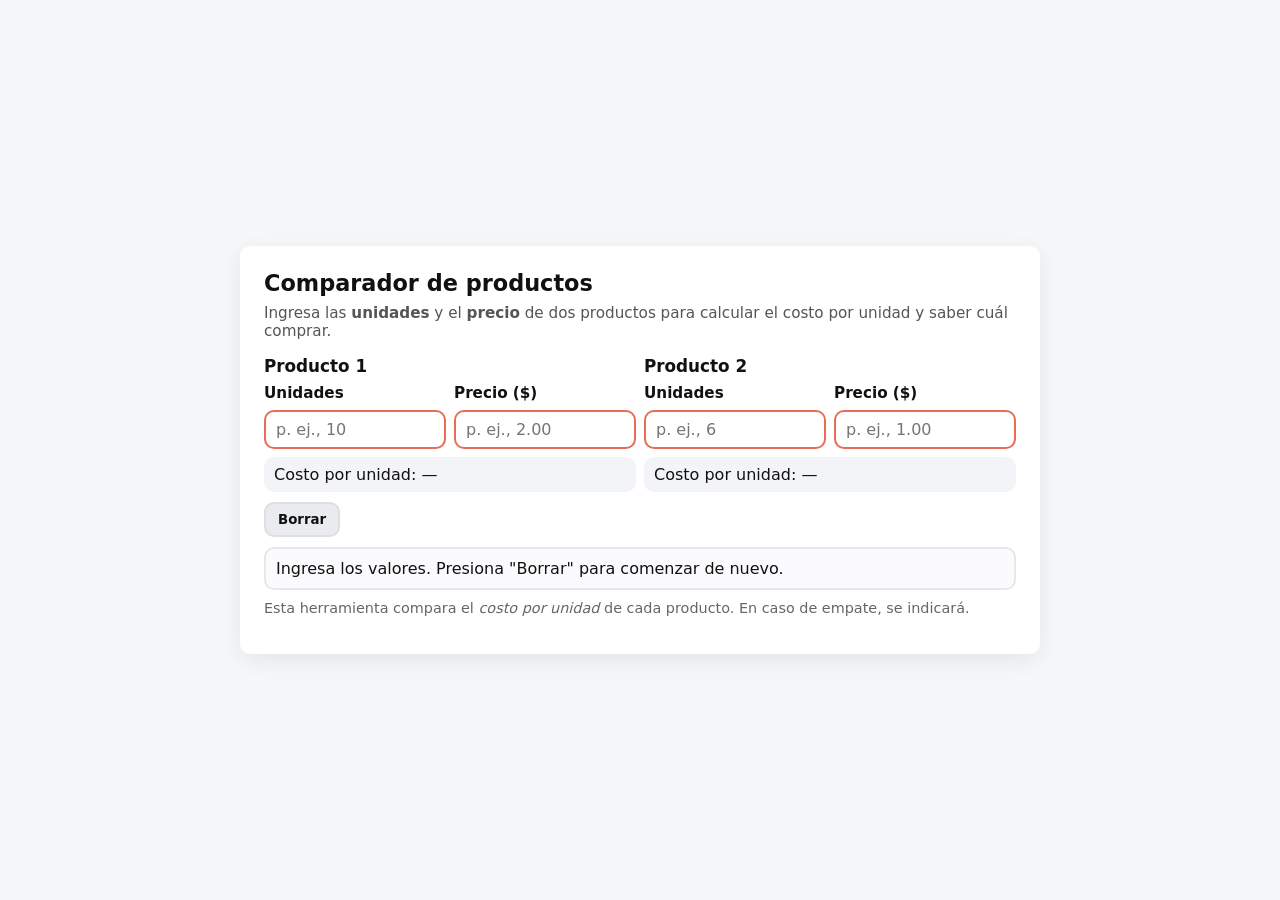
==== commit 42221d13: "Update index.html" ====
--- a/index.html
+++ b/index.html
@@ -42,7 +42,7 @@
 <body>
   <div class="card">
     <h1>Comparador de productos</h1>
-    <p class="helper">Ingresa las <strong>unidades</strong> y el <strong>precio</strong> de dos productos para calcular el costo por unidad y saber cuál conviene comprar.</p>
+    <p class="helper">Ingresa las <strong>unidades</strong> y el <strong>precio</strong> de dos productos para calcular el costo por unidad y saber cuál comprar.</p>
 
     <div class="grid" role="group" aria-labelledby="prod1">
       <div>
@@ -158,3 +158,4 @@
 }
 </script>
 
+
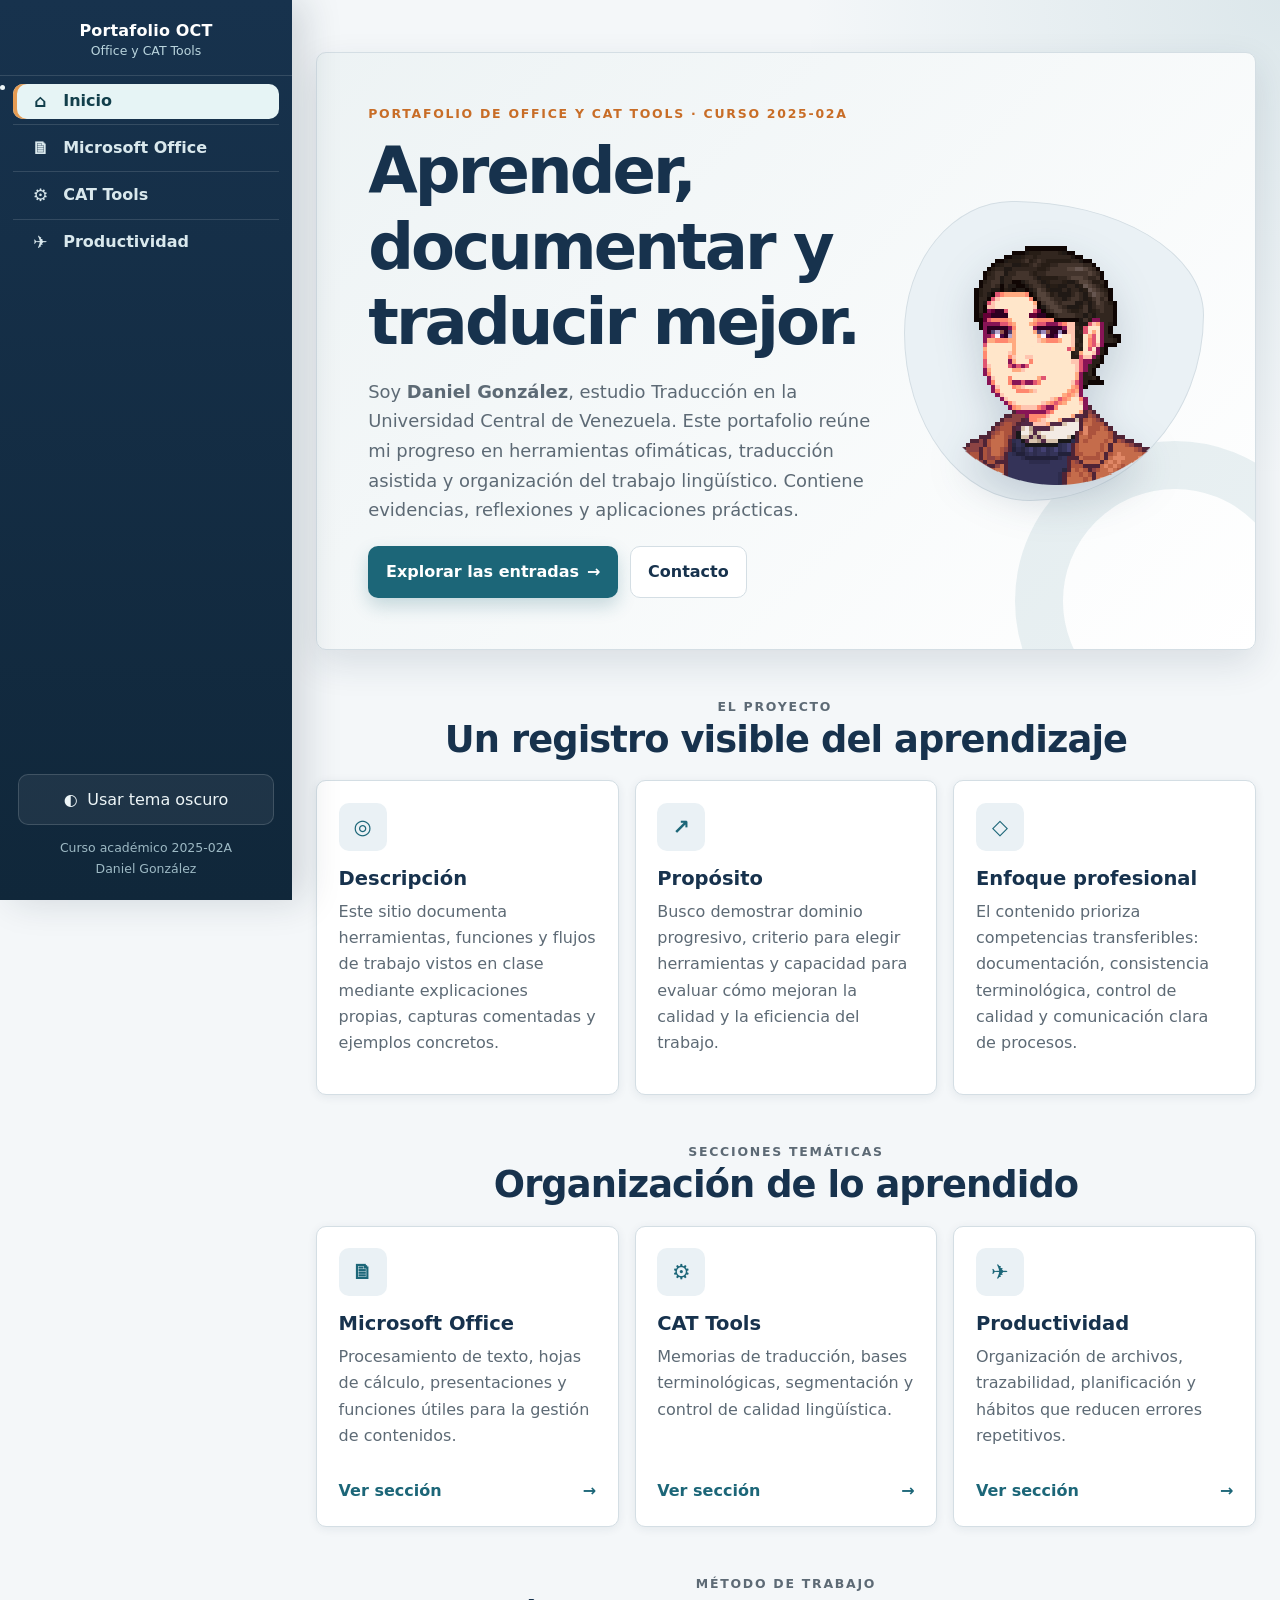
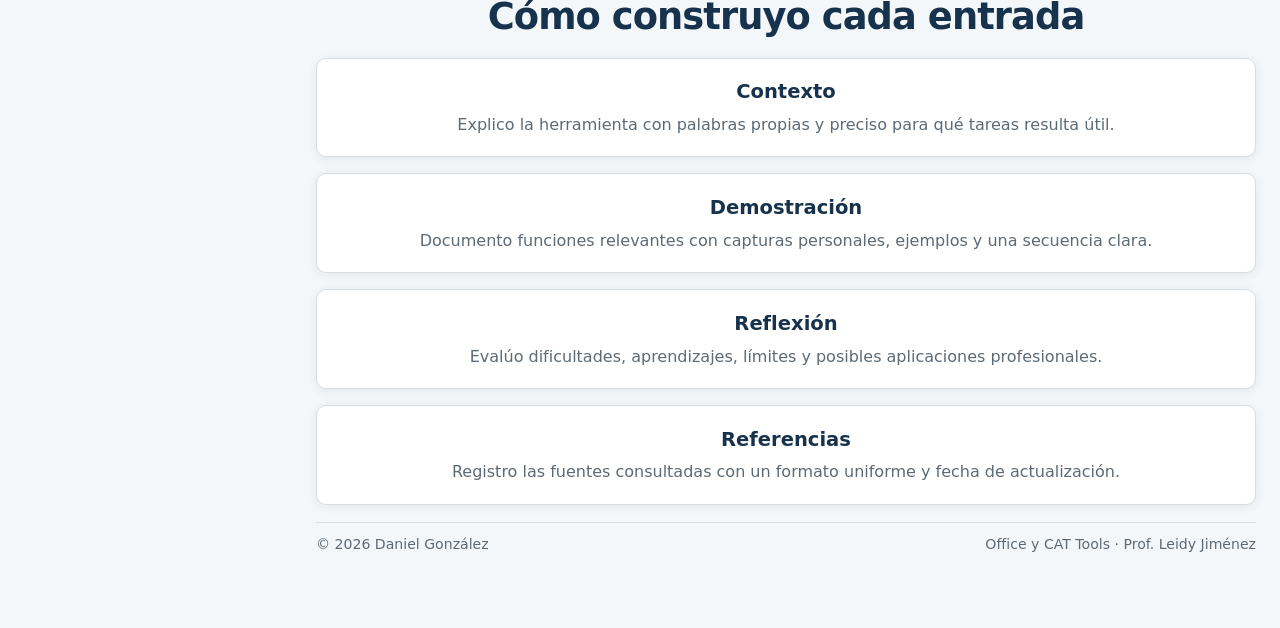
==== commit e592e0c1: "Add files via upload" ====
--- a/index.html
+++ b/index.html
@@ -1,161 +1,120 @@
-<!DOCTYPE html>
-<html lang="es">
-<head>
-  <link rel="manifest" href="manifest.json">
-  <meta name="theme-color" content="#ffffff">
-  <meta charset="utf-8" />
-  <meta name="viewport" content="width=device-width, initial-scale=1" />
-  <title>Comparador de productos</title>
-  <style>
-    :root { --gap: 8px; --radius: 10px; --shadow: 0 6px 24px rgba(0,0,0,.08); }
-    * { box-sizing: border-box; font-family: system-ui, -apple-system, Segoe UI, Roboto, Ubuntu, Cantarell, "Helvetica Neue", Arial, "Noto Sans", "Apple Color Emoji", "Segoe UI Emoji"; }
-    body { margin: 0; padding: 24px; background: #f6f7f9; color: #111; min-height: 100vh; display: flex; align-items: center; justify-content: center; }
-    .card { width: 100%; max-width: 800px; background: #fff; border-radius: var(--radius); box-shadow: var(--shadow); padding: 24px; overflow-wrap: break-word; }
-    h1 { margin: 0 0 8px; font-size: 1.4rem; }
-    p.helper { margin: 0 0 12px; color: #555; font-size: .95rem; }
-    .grid { display: grid; grid-template-columns: repeat(2, 1fr); gap: var(--gap); }
-    .field { display: grid; gap: 8px; min-width: 0; }
-    label { font-weight: 600; font-size: .95rem; }
-    input { padding: 8px 10px; border: 2px solid #dcdfe4; border-radius: 10px; font-size: 1rem; min-width: 0; width: 100%; }
-    input:invalid { border-color: #e76e55; outline: none; }
-    .row { display: flex; flex-wrap: wrap; gap: var(--gap); min-width: 0; }
-    .row .field { flex: 1 1 150px; min-width: min(150px, 100%); }
-    .unit { background: #f3f4f7; margin-top: 8px; border-radius: 10px; padding: 8px 10px; font-variant-numeric: tabular-nums; min-width: 0; overflow-wrap: break-word; }
-    .actions { display: flex; gap: var(--gap); margin-top: 10px; flex-wrap: wrap; }
-    button { padding: 8px 12px; border-radius: 10px; border: 2px solid #dcdfe4; background: #111; color: #fff; cursor: pointer; font-weight: 600; }
-    button.secondary { background: #e9ebef; color: #111; }
-    .result { margin-top: 10px; padding: 10px; border: 2px solid #e5e7eb; border-radius: 10px; background: #fbfbfd; overflow-wrap: break-word; }
-    .best { font-weight: 700; }
-    .muted { color: #666; }
-    .ok { color: #0e7a3e; }
-    .warn { color: #b54708; }
-    @media (max-width: 480px) {
-      body { padding: 12px; }
-      .card { padding: 16px; }
-      .grid { grid-template-columns: 1fr; }
-      .row .field { 
-        flex-basis: 100%;
-      }
-    }
-  </style>
-</head>
-<body>
-  <div class="card">
-    <h1>Comparador de productos</h1>
-    <p class="helper">Ingresa las <strong>unidades</strong> y el <strong>precio</strong> de dos productos para calcular el costo por unidad y saber cuál comprar.</p>
-
-    <div class="grid" role="group" aria-labelledby="prod1">
-      <div>
-        <h2 id="prod1" style="font-size:1.05rem;margin:4px 0 8px;">Producto 1</h2>
-        <div class="row">
-          <div class="field">
-            <label for="u1">Unidades</label>
-            <input id="u1" type="number" inputmode="decimal" min="0" step="0.01" placeholder="p. ej., 10" required />
-          </div>
-          <div class="field">
-            <label for="p1">Precio ($)</label>
-            <input id="p1" type="number" inputmode="decimal" min="0" step="0.01" placeholder="p. ej., 2.00" required />
-          </div>
-        </div>
-        <div class="unit" id="uprice1">Costo por unidad: —</div>
-      </div>
-      <div>
-        <h2 id="prod2" style="font-size:1.05rem;margin:4px 0 8px;">Producto 2</h2>
-        <div class="row">
-          <div class="field">
-            <label for="u2">Unidades</label>
-            <input id="u2" type="number" inputmode="decimal" min="0" step="0.01" placeholder="p. ej., 6" required />
-          </div>
-          <div class="field">
-            <label for="p2">Precio ($)</label>
-            <input id="p2" type="number" inputmode="decimal" min="0" step="0.01" placeholder="p. ej., 1.00" required />
-          </div>
-        </div>
-        <div class="unit" id="uprice2">Costo por unidad: —</div>
-      </div>
-    </div>
-
-    <div class="actions">
-      <button hidden id="calc">Calcular</button>
-      <button class="secondary" id="clear">Borrar</button>
-    </div>
-
-    <div class="result" id="result" aria-live="polite">
-      Ingresa los valores. Presiona "Borrar" para comenzar de nuevo.
-    </div>
-
-    <p class="muted" style="margin-top:10px;font-size:.9rem;">
-      Esta herramienta compara el <em>costo por unidad</em> de cada producto. En caso de empate, se indicará.
-    </p>
-  </div>
-
-  <script>
-    const $ = (id) => document.getElementById(id);
-    const fmt = new Intl.NumberFormat('es-ES', { minimumFractionDigits: 2, maximumFractionDigits: 6 });
-
-    function unitPrice(price, units) {
-      if (!isFinite(price) || !isFinite(units) || units <= 0 || price < 0) return NaN;
-      return price / units;
-    }
-
-    function render() {
-      const u1 = parseFloat($('u1').value);
-      const p1 = parseFloat($('p1').value);
-      const u2 = parseFloat($('u2').value);
-      const p2 = parseFloat($('p2').value);
-
-      const up1 = unitPrice(p1, u1);
-      const up2 = unitPrice(p2, u2);
-
-      $('uprice1').textContent = isFinite(up1) ? `Costo por unidad: $ ${fmt.format(up1)}` : 'Costo por unidad: —';
-      $('uprice2').textContent = isFinite(up2) ? `Costo por unidad: $ ${fmt.format(up2)}` : 'Costo por unidad: —';
-
-      const res = $('result');
-
-      if (!isFinite(up1) || !isFinite(up2)) {
-        res.innerHTML = 'Ingresa valores válidos. Las unidades deben ser mayores que 0. El precio puede ser 0 o mayor.';
-        res.className = 'result warn';
-        return;
-      }
-
-      // Tolerancia para empates por redondeo
-      const eps = 1e-9;
-      if (Math.abs(up1 - up2) <= eps) {
-        res.innerHTML = `Empate. Ambos productos cuestan <strong>$ ${fmt.format(up1)}</strong> por unidad.`;
-        res.className = 'result';
-      } else if (up1 < up2) {
-        const ahorro = ((up2 - up1) / up2) * 100;
-        res.innerHTML = `<span class="best ok">Te conviene el producto 1.</span> El ahorro aproximado es de <strong>${fmt.format(ahorro)}%</strong> por unidad.`;
-        res.className = 'result ok';
-      } else {
-        const ahorro = ((up1 - up2) / up1) * 100;
-        res.innerHTML = `<span class="best ok">Te conviene el producto 2.</span> El ahorro aproximado es de <strong>${fmt.format(ahorro)}%</strong> por unidad.`;
-        res.className = 'result ok';
-      }
-    }
-
-    $('calc').addEventListener('click', render);
-    ['u1','p1','u2','p2'].forEach(id => $(id).addEventListener('input', () => {
-      // cálculo en vivo sin molestar si faltan datos
-      const filled = ['u1','p1','u2','p2'].every(i => $(i).value !== '');
-      if (filled) render();
-    }));
-
-    $('clear').addEventListener('click', () => {
-      ['u1','p1','u2','p2'].forEach(id => $(id).value = '');
-      $('uprice1').textContent = 'Costo por unidad: —';
-      $('uprice2').textContent = 'Costo por unidad: —';
-      $('result').className = 'result';
-      $('result').textContent = 'Ingresa los valores. Presiona "Borrar" para comenzar de nuevo.';
-      $('u1').focus();
-    });
-  </script>
-</body>
-</html>
-<script>
-if ('serviceWorker' in navigator) {
-  navigator.serviceWorker.register('./sw.js');
-}
-</script>
-
-
+<!DOCTYPE html>
+<html lang="es">
+<head>
+    <meta charset="UTF-8">
+    <meta name="viewport" content="width=device-width, initial-scale=1.0">
+    <meta name="description" content="Portafolio académico de Daniel González para la asignatura Office y CAT Tools.">
+    <meta name="theme-color" content="#17324d">
+    <title>Portafolio OCT | Daniel González</title>
+    <link rel="icon" href="img/favicon.svg" type="image/svg+xml">
+    <link rel="stylesheet" href="styles.css">
+</head>
+<body data-root="" data-page="inicio">
+    <a class="skip-link" href="#contenido">Saltar al contenido</a>
+    <div id="sidebar-container"></div>
+
+    <div class="site-shell">
+        <div class="mobile-bar">
+            <button id="open-btn" class="icon-btn menu-button" type="button" aria-label="Abrir menú">☰</button>
+            <div class="mobile-bar__title"><strong>Portafolio OCT</strong><span>Daniel González</span></div>
+            <span aria-hidden="true">DG</span>
+        </div>
+
+        <main id="contenido" class="main-content">
+            <section class="hero" aria-labelledby="hero-title">
+                <div class="hero__content">
+                    <p class="eyebrow">Portafolio de Office y CAT Tools · Curso 2025-02A</p>
+                    <h1 id="hero-title" class="hero__title">Aprender, documentar y traducir mejor.</h1>
+                    <p class="hero__subtitle">Soy <strong>Daniel González</strong>, estudio Traducción en la Universidad Central de Venezuela. Este portafolio reúne mi progreso en herramientas ofimáticas, traducción asistida y organización del trabajo lingüístico. Contiene evidencias, reflexiones y aplicaciones prácticas.</p>
+                    <div class="hero__actions">
+                        <a class="button button--primary" href="entradas/office/office.html">Explorar las entradas <span aria-hidden="true">→</span></a>
+                        <a class="button button--secondary" href="mailto:danielxgl28@gmail.com">Contacto</a>
+                    </div>
+                </div>
+                <div class="hero__portrait" aria-hidden="true">
+                    <img src="img/Profile.png" alt="Avatar de Daniel González">
+                </div>
+            </section>
+
+            <section class="section-block" aria-labelledby="proyecto-title">
+                <div class="section-heading">
+                    <div>
+                        <p class="eyebrow" style="margin-top: 15px">El proyecto</p>
+                        <h2 id="proyecto-title" style="margin-bottom: 0px">Un registro visible del aprendizaje</h2>
+                    </div>
+                </div>
+                <div class="card-grid">
+                    <article class="card">
+                        <div class="card__icon" aria-hidden="true">◎</div>
+                        <h3>Descripción</h3>
+                        <p>Este sitio documenta herramientas, funciones y flujos de trabajo vistos en clase mediante explicaciones propias, capturas comentadas y ejemplos concretos.</p>
+                    </article>
+                    <article class="card">
+                        <div class="card__icon" aria-hidden="true">↗</div>
+                        <h3>Propósito</h3>
+                        <p>Busco demostrar dominio progresivo, criterio para elegir herramientas y capacidad para evaluar cómo mejoran la calidad y la eficiencia del trabajo.</p>
+                    </article>
+                    <article class="card">
+                        <div class="card__icon" aria-hidden="true">◇</div>
+                        <h3>Enfoque profesional</h3>
+                        <p>El contenido prioriza competencias transferibles: documentación, consistencia terminológica, control de calidad y comunicación clara de procesos.</p>
+                    </article>
+                </div>
+            </section>
+
+            <section class="section-block" aria-labelledby="areas-title">
+                <div class="section-heading">
+                    <div>
+                        <p class="eyebrow" style="margin-top: 15px">Secciones temáticas</p>
+                        <h2 id="areas-title" style="margin-bottom: 0px">Organización de lo aprendido</h2>
+                    </div>
+                </div>
+                <div class="card-grid">
+                    <a class="card card--link" href="entradas/office/office.html">
+                        <div class="card__icon" aria-hidden="true">🗎</div>
+                        <h3>Microsoft Office</h3>
+                        <p>Procesamiento de texto, hojas de cálculo, presentaciones y funciones útiles para la gestión de contenidos.</p>
+                        <div class="card__footer"><span>Ver sección</span><span aria-hidden="true">→</span></div>
+                    </a>
+                    <a class="card card--link" href="entradas/cat-tools/cat-tools.html">
+                        <div class="card__icon" aria-hidden="true">⚙</div>
+                        <h3>CAT Tools</h3>
+                        <p>Memorias de traducción, bases terminológicas, segmentación y control de calidad lingüística.</p>
+                        <div class="card__footer"><span>Ver sección</span><span aria-hidden="true">→</span></div>
+                    </a>
+                    <a class="card card--link" href="entradas/productividad/productividad.html">
+                        <div class="card__icon" aria-hidden="true">✈</div>
+                        <h3>Productividad</h3>
+                        <p>Organización de archivos, trazabilidad, planificación y hábitos que reducen errores repetitivos.</p>
+                        <div class="card__footer"><span>Ver sección</span><span aria-hidden="true">→</span></div>
+                    </a>
+                </div>
+            </section>
+
+            <section class="section-block" aria-labelledby="areas-title">
+                <div class="section-heading">
+                    <div>
+                        <p class="eyebrow" style="margin-top: 15px">Método de trabajo</p>
+                        <h2 id="areas-title" style="margin-bottom: 0px">Cómo construyo cada entrada</h2>
+                    </div>
+                </div>
+                <div class="card-grid2">
+                    <span>
+                    <li><div class="card" style="padding-bottom: 2px; margin-bottom:16px;"><h3>Contexto</h3><p>Explico la herramienta con palabras propias y preciso para qué tareas resulta útil.</p></div></li>
+                    <li><div class="card" style="padding-bottom: 2px; margin-bottom:16px;"><h3>Demostración</h3><p>Documento funciones relevantes con capturas personales, ejemplos y una secuencia clara.</p></div></li>
+                    <li><div class="card" style="padding-bottom: 2px; margin-bottom:16px;"><h3>Reflexión</h3><p>Evalúo dificultades, aprendizajes, límites y posibles aplicaciones profesionales.</p></div></li>
+                    <li><div class="card" style="padding-bottom: 2px; margin-bottom:16px;"><h3>Referencias</h3><p>Registro las fuentes consultadas con un formato uniforme y fecha de actualización.</p></div></li>
+                    </span>
+                </div>
+            </section>
+            <footer class="footer">
+                <div class="footer__inner">
+                    <span>© <span data-current-year></span> Daniel González</span>
+                    <span>Office y CAT Tools · Prof. Leidy Jiménez</span>
+                </div>
+            </footer>
+        </main>
+    </div>
+    <script src="script.js"></script>
+</body>
+</html>
--- a/styles.css
+++ b/styles.css
@@ -0,0 +1,486 @@
+:root {
+    color-scheme: light;
+    --bg: #f4f7f9;
+    --surface: #ffffff;
+    --surface-muted: #eaf1f5;
+    --surface-strong: #dce8ee;
+    --text: #17212b;
+    --text-muted: #5d6a75;
+    --heading: #17324d;
+    --primary: #1c6678;
+    --primary-dark: #124958;
+    --accent: #c86d27;
+    --accent-soft: #fff0e3;
+    --success: #2d7a5d;
+    --border: #d4dee4;
+    --shadow-sm: 0 2px 10px rgba(23, 50, 77, 0.08);
+    --shadow-md: 0 14px 36px rgba(23, 50, 77, 0.12);
+    --radius-sm: 10px;
+    --radius-md: 10px;
+    --radius-lg: 10px;
+    --sidebar-width: 292px;
+    --content-width: 1120px;
+    --transition: 180ms ease;
+}
+
+html[data-theme="dark"] {
+    color-scheme: dark;
+    --bg: #0e171f;
+    --surface: #15222c;
+    --surface-muted: #1b2d39;
+    --surface-strong: #213746;
+    --text: #e7edf1;
+    --text-muted: #a9b8c3;
+    --heading: #f1f7fa;
+    --primary: #70c3cf;
+    --primary-dark: #9ad9e1;
+    --accent: #f1a764;
+    --accent-soft: #392718;
+    --success: #78c8a7;
+    --border: #304552;
+    --shadow-sm: 0 2px 12px rgba(0, 0, 0, 0.22);
+    --shadow-md: 0 14px 38px rgba(0, 0, 0, 0.3);
+}
+
+*, *::before, *::after { box-sizing: border-box; }
+html { scroll-behavior: smooth; }
+body {
+    margin: 0;
+    min-width: 320px;
+    background:
+        radial-gradient(circle at top right, rgba(28, 102, 120, 0.11), transparent 30rem),
+        var(--bg);
+    color: var(--text);
+    font-family: Inter, ui-sans-serif, system-ui, -apple-system, BlinkMacSystemFont, "Segoe UI", sans-serif;
+    line-height: 1.65;
+    text-rendering: optimizeLegibility;
+}
+
+img { max-width: 100%; height: auto; }
+a { color: var(--primary); text-underline-offset: 0.18em; }
+a:hover { color: var(--primary-dark); }
+button, input { font: inherit; }
+button { color: inherit; }
+
+.skip-link {
+    position: fixed;
+    top: 12px;
+    left: 12px;
+    z-index: 3000;
+    transform: translateY(-160%);
+    padding: 0.7rem 1rem;
+    border-radius: 999px;
+    background: var(--heading);
+    color: var(--surface);
+    font-weight: 700;
+    transition: transform var(--transition);
+}
+.skip-link:focus { transform: translateY(0); }
+
+:focus-visible {
+    outline: 3px solid var(--accent);
+    outline-offset: 3px;
+}
+
+.sidebar {
+    position: fixed;
+    inset: 0 auto 0 0;
+    z-index: 1100;
+    display: flex;
+    width: var(--sidebar-width);
+    flex-direction: column;
+    overflow-y: auto;
+    background: linear-gradient(180deg, #17324d 0%, #10273a 100%);
+    color: #eef6f8;
+    box-shadow: 12px 0 36px rgba(16, 39, 58, 0.16);
+}
+.sidebar__header {
+    display: flex;
+    align-items: center;
+    text-align: center;
+    justify-content: center;
+    padding: 1.3rem 1.2rem 0.9rem;
+}
+.brand {
+    display: inline-flex;
+    align-items: center;
+    gap: 0.75rem;
+    color: #fff;
+    text-decoration: none;
+}
+.brand img { border-radius: 12px; box-shadow: 0 8px 22px rgba(0,0,0,.22); }
+.brand span { display: grid; line-height: 1.2; }
+.brand strong { font-size: 1rem; letter-spacing: .01em; }
+.brand small { margin-top: .25rem; color: #b9d4dd; font-size: .78rem; }
+
+.nav-list { display: grid; gap: .25rem; margin: 0; padding: .4rem .8rem; list-style: none; }
+.nav-list a {
+    display: flex;
+    align-items: center;
+    gap: .8rem;
+    padding: .2rem 1.1rem .2rem 1.1rem;
+    border-radius: 10px;
+    color: #d9e8ed;
+    font-weight: 650;
+    text-decoration: none;
+    transition: background var(--transition), color var(--transition), transform var(--transition);
+}
+.nav-list a span { width: 1.25rem; text-align: center; font-size: 1.08rem; }
+.nav-list a:hover { background: rgba(255,255,255,.08); color: #fff; transform: translateX(2px); }
+.nav-list a[aria-current="page"] {
+    background: #e6f4f5;
+    color: #123f4b;
+    box-shadow: inset 4px 0 0 #e59b52;
+}
+.nav-list__separator { height: 1px; margin: .1rem 0rem; background: rgba(255,255,255,.13); }
+.sidebar__footer { margin-top: auto; padding: 1rem 1.1rem 1.3rem; }
+.sidebar__footer p { margin: .8rem 0 0; color: #9db9c4; font-size: .78rem; text-align: center; }
+.theme-toggle {
+    display: flex;
+    width: 100%;
+    align-items: center;
+    justify-content: center;
+    gap: .6rem;
+    padding: .7rem .9rem;
+    border: 1px solid rgba(255,255,255,.15);
+    border-radius: 10px;
+    background: rgba(255,255,255,.06);
+    color: #eef6f8;
+    cursor: pointer;
+}
+.theme-toggle:hover { background: rgba(255,255,255,.11); }
+.icon-btn {
+    display: inline-grid;
+    width: 42px;
+    height: 42px;
+    place-items: center;
+    border: 0;
+    border-radius: 10px;
+    background: transparent;
+    cursor: pointer;
+}
+.sidebar__close { display: none; color: #fff; font-size: 1.7rem; }
+.page-overlay { position: fixed; inset: 0; z-index: 1000; background: rgba(6, 16, 24, .58); backdrop-filter: blur(2px); }
+
+.mobile-bar {
+    display: none;
+    position: sticky;
+    top: 0;
+    z-index: 900;
+    align-items: center;
+    justify-content: space-between;
+    padding: .75rem 1rem;
+    border-bottom: 1px solid var(--border);
+    background: color-mix(in srgb, var(--surface) 88%, transparent);
+}
+.mobile-bar__title { display: grid; line-height: 1.15; }
+.mobile-bar__title strong { color: var(--heading); }
+.mobile-bar__title span { color: var(--text-muted); font-size: .76rem; }
+.menu-button { border: 1px solid var(--border); background: var(--surface); box-shadow: var(--shadow-sm); }
+
+.site-shell { margin-left: var(--sidebar-width); min-height: 100vh; }
+.main-content { width: min(100% - 3rem, var(--content-width)); margin: 0 auto; padding: 3.25rem 0 4.5rem; }
+.page-header { margin-bottom: 2rem; }
+.eyebrow {
+    margin: 0 0 .6rem;
+    color: var(--accent);
+    font-size: .78rem;
+    font-weight: 800;
+    letter-spacing: .14em;
+    text-transform: uppercase;
+}
+h1, h2, h3, h4 { color: var(--heading); line-height: 1.18; text-wrap: balance; }
+h1 { margin: 0; font-size: clamp(2.15rem, 5vw, 4.6rem); letter-spacing: -.045em; }
+h2 { margin: 0 0 .85rem; font-size: clamp(1.55rem, 3vw, 2.3rem); letter-spacing: -.025em; }
+h3 { margin: 0 0 .55rem; font-size: 1.22rem; }
+p { margin: 0 0 1rem; }
+.lead { max-width: 780px; margin-top: 1rem; color: var(--text-muted); font-size: clamp(1.05rem, 2vw, 1.25rem); }
+
+.hero {
+    position: relative;
+    overflow: hidden;
+    display: grid;
+    grid-template-columns: minmax(0, 1fr) auto;
+    gap: 2rem;
+    align-items: center;
+    padding: clamp(1.8rem, 4vw, 3.5rem);
+    border: 1px solid var(--border);
+    border-radius: var(--radius-lg);
+    background:
+        linear-gradient(135deg, color-mix(in srgb, var(--surface) 92%, var(--primary) 8%), var(--surface));
+    box-shadow: var(--shadow-md);
+}
+.hero::after {
+    content: "";
+    position: absolute;
+    right: -5rem;
+    bottom: -7rem;
+    width: 20rem;
+    aspect-ratio: 1;
+    border: 3rem solid color-mix(in srgb, var(--primary) 9%, transparent);
+    border-radius: 50%;
+}
+.hero__content { position: relative; z-index: 1; }
+.hero__title { font-size: clamp(2.25rem, 5vw, 4.9rem); }
+.hero__subtitle { max-width: 680px; margin: 1rem 0 1.35rem; color: var(--text-muted); font-size: 1.12rem; }
+.hero__actions { display: flex; flex-wrap: wrap; gap: .75rem; }
+.hero__portrait {
+    position: relative;
+    z-index: 1;
+    display: grid;
+    width: clamp(300px, 18vw, 250px);
+    aspect-ratio: 1;
+    place-items: center;
+    border: 1px solid var(--border);
+    border-radius: 36% 64% 58% 42% / 44% 38% 62% 56%;
+    background: var(--surface-muted);
+}
+.hero__portrait img { width: 90%; image-rendering: pixelated; filter: drop-shadow(0 16px 20px rgba(23,50,77,.18)); }
+
+.button {
+    display: inline-flex;
+    align-items: center;
+    justify-content: center;
+    gap: .5rem;
+    min-height: 46px;
+    padding: .72rem 1.05rem;
+    border: 1px solid transparent;
+    border-radius: 10px;
+    font-weight: 750;
+    text-decoration: none;
+    transition: transform var(--transition), box-shadow var(--transition), background var(--transition);
+}
+.button:hover { transform: translateY(-2px); }
+.button--primary { background: var(--primary); color: #fff; box-shadow: 0 8px 18px rgba(28,102,120,.22); }
+.button--primary:hover { color: #fff; background: var(--primary-dark); }
+.button--secondary { border-color: var(--border); background: var(--surface); color: var(--heading); }
+.button--secondary:hover { color: var(--heading); box-shadow: var(--shadow-sm); }
+
+.stats-grid, .card-grid { display: grid; gap: 1rem; }
+.stats-grid { grid-template-columns: repeat(3, 1fr); margin: 1.2rem 0 2.7rem; }
+.stat {
+    padding: 1.15rem 1.25rem;
+    border: 1px solid var(--border);
+    border-radius: var(--radius-md);
+    background: var(--surface);
+    box-shadow: var(--shadow-sm);
+}
+.stat strong { display: block; color: var(--heading); font-size: 1.45rem; }
+.stat span { color: var(--text-muted); font-size: .88rem; }
+
+.section-block { margin-top: 2rem }
+.section-heading { display: flex; align-items: end; justify-content: center; gap: 3rem; margin-bottom: 1.2rem; }
+.section-heading p { text-align: center; max-width: 660px; margin: 0; color: var(--text-muted); }
+.card-grid { grid-template-columns: repeat(3, minmax(0, 1fr)); }
+.card-grid2 { grid-template-columns: repeat(1, minmax(0, 1fr)); text-align: center; list-style-type: none;}
+.card {
+    position: relative;
+    display: flex;
+    min-width: 0;
+    flex-direction: column;
+    padding: 1.35rem;
+    border: 1px solid var(--border);
+    border-radius: var(--radius-md);
+    background: var(--surface);
+    box-shadow: var(--shadow-sm);
+}
+.card--link { color: inherit; text-decoration: none; transition: transform var(--transition), box-shadow var(--transition), border-color var(--transition); }
+.card--link:hover { color: inherit; transform: translateY(-4px); border-color: color-mix(in srgb, var(--primary) 48%, var(--border)); box-shadow: var(--shadow-md); }
+
+.card__icon {
+    display: grid;
+    width: 48px;
+    height: 48px;
+    place-items: center;
+    margin-bottom: 1rem;
+    border-radius: 10px;
+    background: var(--surface-muted);
+    color: var(--primary);
+    font-size: 1.3rem;
+    font-weight: 800;
+}
+.card p { color: var(--text-muted); }
+.card__footer { display: flex; align-items: center; justify-content: space-between; gap: .75rem; margin-top: auto; padding-top: .8rem; color: var(--primary); font-weight: 750; }
+.card__footer small { color: var(--text-muted); font-weight: 600; }
+
+.badge {
+    display: inline-flex;
+    align-items: center;
+    width: fit-content;
+    border-radius: 10px;
+    margin-bottom: .5rem;
+    font-size: .75rem;
+    font-weight: 750;
+}
+.badge { gap: .35rem; padding: .35rem .65rem; background: var(--surface-muted); color: var(--primary-dark); }
+.badge--published { background: color-mix(in srgb, var(--success) 14%, var(--surface)); color: var(--success); }
+.badge--draft { background: var(--accent-soft); color: var(--accent); }
+
+.content-panel {
+    padding: clamp(1.35rem, 1.2vw, 2.2rem);
+    padding-bottom: 12px;
+    border: 1px solid var(--border);
+    border-radius: var(--radius-md);
+    background: var(--surface);
+    box-shadow: var(--shadow-sm);
+}
+.content-panel + .content-panel { margin-top: 1rem; }
+.content-panel ul, .content-panel ol { padding-left: 1.25rem; }
+.content-panel li + li { margin-top: .45rem; }
+.callout {
+    display: grid;
+    grid-template-columns: auto 1fr;
+    gap: .9rem;
+    margin: 1.4rem 0;
+    padding: 1rem 1.1rem;
+    border: 1px solid color-mix(in srgb, var(--primary) 30%, var(--border));
+    border-radius: var(--radius-sm);
+    background: color-mix(in srgb, var(--surface-muted) 72%, var(--surface));
+}
+.callout__icon { color: var(--accent); font-size: 1.25rem; font-weight: 900; }
+.callout p:last-child { margin-bottom: 0; }
+
+.progress-list { display: grid; gap: .9rem; margin: 0; padding: 0; list-style: none; counter-reset: progress; }
+.progress-list li {
+    counter-increment: progress;
+    display: grid;
+    grid-template-columns: auto 1fr;
+    gap: .9rem;
+    align-items: start;
+}
+.progress-list li::before {
+    content: counter(progress, decimal-leading-zero);
+    display: grid;
+    width: 2.5rem;
+    height: 2.5rem;
+    place-items: center;
+    border-radius: 50%;
+    background: var(--heading);
+    color: var(--surface);
+    font-size: .78rem;
+    font-weight: 800;
+}
+
+.entry-header {
+    padding: clamp(1.5rem, 4vw, 3rem);
+    margin-bottom: 16px;
+    border: 1px solid var(--border);
+    border-radius: var(--radius-lg);
+    background: var(--surface);
+    box-shadow: var(--shadow-md);
+}
+.entry-meta { display: flex; flex-wrap: wrap; gap: .65rem 1rem; margin-top: 1.1rem; color: var(--text-muted); font-size: .9rem; }
+.entry-meta span { display: inline-flex; align-items: center; gap: .35rem; }
+.entry-layout { display: grid; grid-template-columns: minmax(0, 1fr) 250px; gap: 1.5rem; align-items: start; margin-top: 1.5rem; }
+.entry-body { min-width: 0; }
+.entry-body section {
+    scroll-margin-top: 1.5rem;
+    padding: clamp(1.25rem, 3vw, 2rem);
+    border: 1px solid var(--border);
+    border-radius: var(--radius-md);
+    background: var(--surface);
+    box-shadow: var(--shadow-sm);
+}
+.entry-body section + section { margin-top: 1rem; }
+.entry-body h2 { display: flex; gap: .65rem; align-items: baseline; }
+.section-number { color: var(--accent); font-size: .9rem; font-weight: 850; letter-spacing: .08em; }
+.entry-toc {
+    position: sticky;
+    top: 1.5rem;
+    padding: 1rem;
+    border: 1px solid var(--border);
+    border-radius: var(--radius-md);
+    background: var(--surface);
+    box-shadow: var(--shadow-sm);
+}
+.entry-toc strong { color: var(--heading); }
+.entry-toc ol { display: grid; gap: .55rem; margin: .75rem 0 0; padding-left: 1.2rem; }
+.entry-toc a { color: var(--text-muted); font-size: .9rem; text-decoration: none; }
+.entry-toc a:hover { color: var(--primary); }
+.reading-progress { position: fixed; inset: 0 0 auto var(--sidebar-width); z-index: 950; height: 4px; background: transparent; }
+.reading-progress span { display: block; width: 0; height: 100%; background: linear-gradient(90deg, var(--accent), var(--primary)); }
+
+.feature-step { padding: 1.25rem 0; border-top: 1px solid var(--border); }
+.feature-step:first-of-type { border-top: 0; padding-top: .4rem; }
+.feature-step h3 { display: flex; align-items: center; gap: .6rem; }
+.step-badge { display: grid; width: 2rem; height: 2rem; place-items: center; border-radius: 50%; background: var(--surface-muted); color: var(--primary); font-size: .78rem; }
+.screenshot {
+    margin: 1.1rem 0 1rem;
+    overflow: hidden;
+    border: 1px solid var(--border);
+    border-radius: 10px;
+    background: var(--surface-muted);
+}
+.screenshot__placeholder {
+    display: grid;
+    min-height: 260px;
+    place-items: center;
+    padding: 2rem;
+    background:
+        linear-gradient(135deg, transparent 48%, color-mix(in srgb, var(--border) 45%, transparent) 49%, color-mix(in srgb, var(--border) 45%, transparent) 51%, transparent 52%),
+        var(--surface-muted);
+    background-size: 34px 34px;
+    text-align: center;
+}
+.screenshot__placeholder div {
+    max-width: 520px;
+    padding: 1rem 1.2rem;
+    border: 1px dashed var(--primary);
+    border-radius: 10px;
+    background: color-mix(in srgb, var(--surface) 88%, transparent);
+}
+.screenshot__placeholder strong { display: block; color: var(--heading); }
+.screenshot__placeholder span { color: var(--text-muted); font-size: .88rem; }
+figcaption { padding: .15rem 1rem .5rem 1rem; color: var(--text-muted); font-size: .86rem; }
+.references { overflow-wrap: anywhere; }
+.references li { padding-left: .25rem; }
+.placeholder { color: var(--accent); font-weight: 700; }
+
+.footer {
+    margin-top: 1.1rem;
+    padding-top: 0.6rem;
+    border-top: 1px solid var(--border);
+    color: var(--text-muted);
+    font-size: .88rem;
+}
+.footer__inner { display: flex; justify-content: space-between; gap: 1rem; flex-wrap: wrap; }
+
+@media (max-width: 980px) {
+    .sidebar { transform: translateX(-105%); transition: transform 220ms ease; }
+    .sidebar.is-open { transform: translateX(0); }
+    .sidebar__close { display: inline-grid; }
+    .mobile-bar { display: flex; }
+    .site-shell { margin-left: 0; }
+    .main-content { width: min(100% - 2rem, var(--content-width)); padding-top: 1.5rem; }
+    .reading-progress { left: 0; top: 0; }
+    .entry-layout { grid-template-columns: 1fr; }
+    .entry-toc { position: static; order: -1; }
+}
+
+@media (max-width: 760px) {
+    .hero { grid-template-columns: 1fr; }
+    .hero__portrait { grid-row: 1; width: 128px; }
+    .stats-grid, .card-grid { grid-template-columns: 1fr; }
+    .section-heading { align-items: start; flex-direction: column; }
+}
+
+@media (max-width: 520px) {
+    .main-content { width: min(100% - 1.25rem, var(--content-width)); }
+    .hero, .entry-header { border-radius: 20px; }
+    .hero__actions .button { width: 100%; }
+    .entry-meta { display: grid; }
+    .screenshot__placeholder { min-height: 210px; }
+}
+
+@media (prefers-reduced-motion: reduce) {
+    *, *::before, *::after { scroll-behavior: auto !important; transition-duration: 0.01ms !important; animation-duration: 0.01ms !important; }
+}
+
+@media print {
+    .sidebar, .mobile-bar, .entry-toc, .reading-progress, .hero__actions, .filter-bar { display: none !important; }
+    .site-shell { margin: 0; }
+    .main-content { width: 100%; padding: 0; }
+    body { background: #fff; color: #111; }
+    .hero, .entry-header, .card, .content-panel, .entry-body section { box-shadow: none; break-inside: avoid; }
+    a { color: inherit; text-decoration: none; }
+}
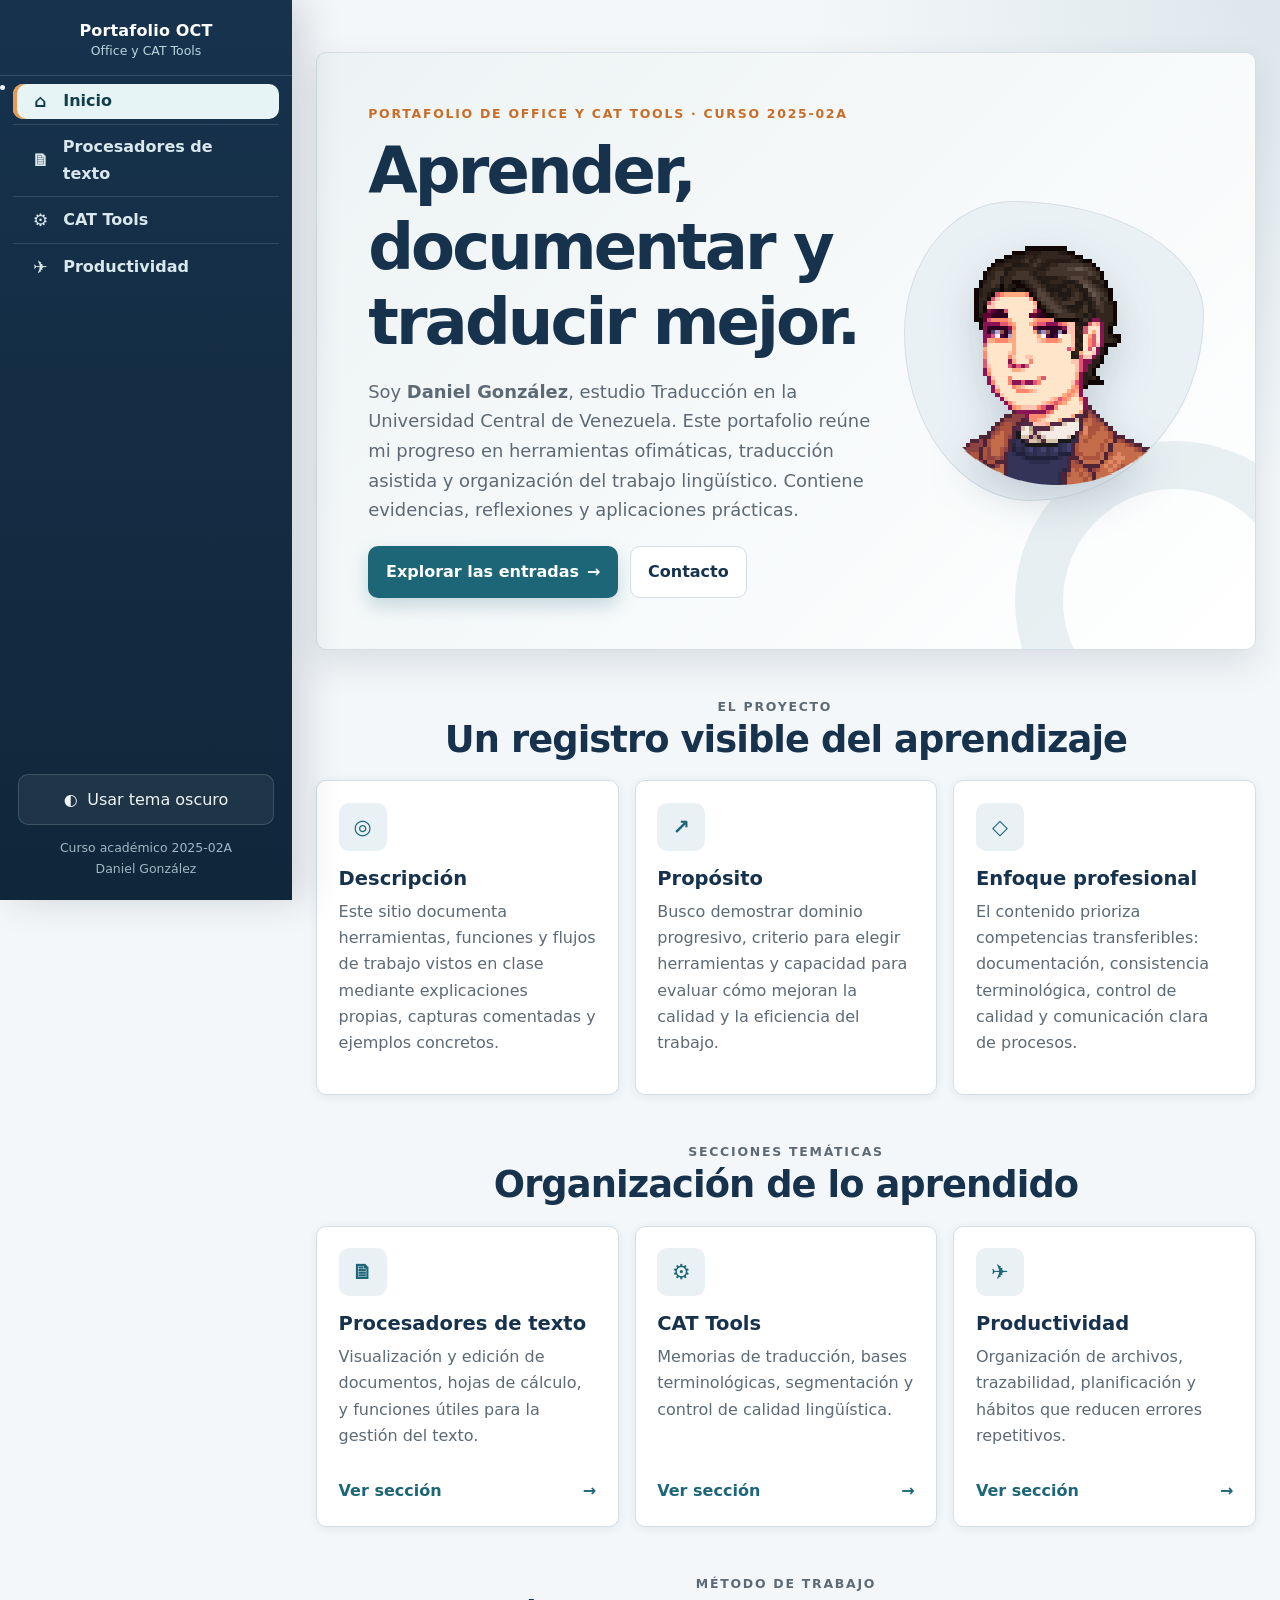
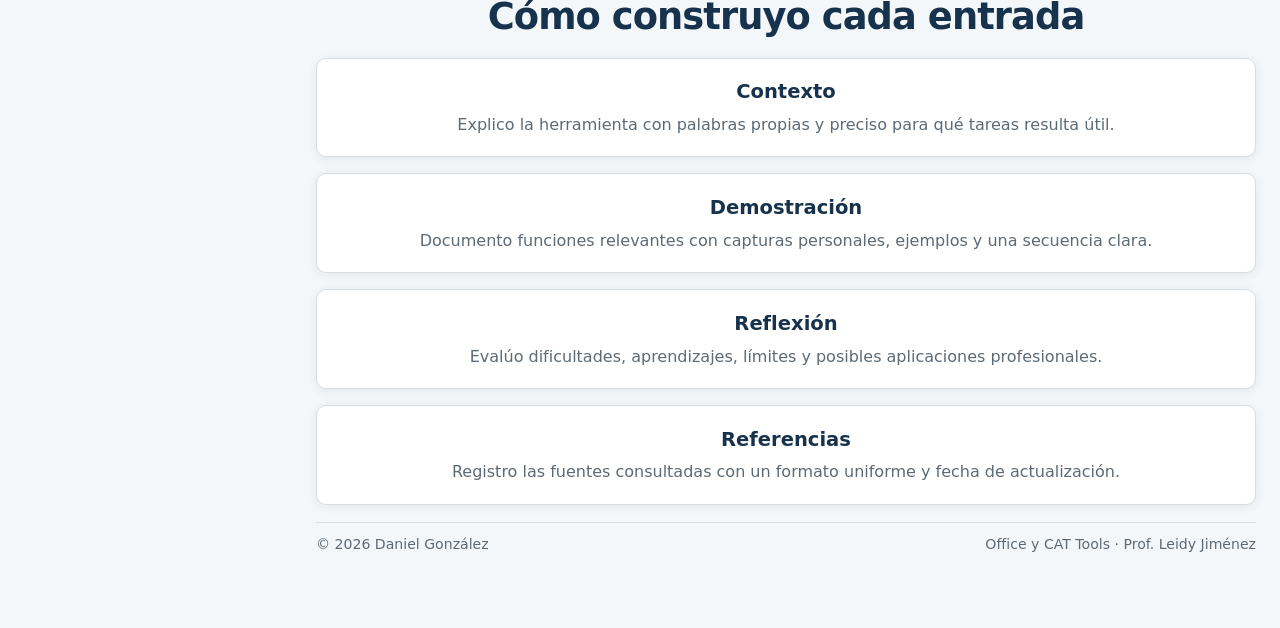
==== commit 7ecf3b51: "Nueva versión" ====
--- a/index.html
+++ b/index.html
@@ -72,8 +72,8 @@
                 <div class="card-grid">
                     <a class="card card--link" href="entradas/office/office.html">
                         <div class="card__icon" aria-hidden="true">🗎</div>
-                        <h3>Microsoft Office</h3>
-                        <p>Procesamiento de texto, hojas de cálculo, presentaciones y funciones útiles para la gestión de contenidos.</p>
+                        <h3>Procesadores de texto</h3>
+                        <p>Visualización y edición de documentos, hojas de cálculo, y funciones útiles para la gestión del texto.</p>
                         <div class="card__footer"><span>Ver sección</span><span aria-hidden="true">→</span></div>
                     </a>
                     <a class="card card--link" href="entradas/cat-tools/cat-tools.html">
